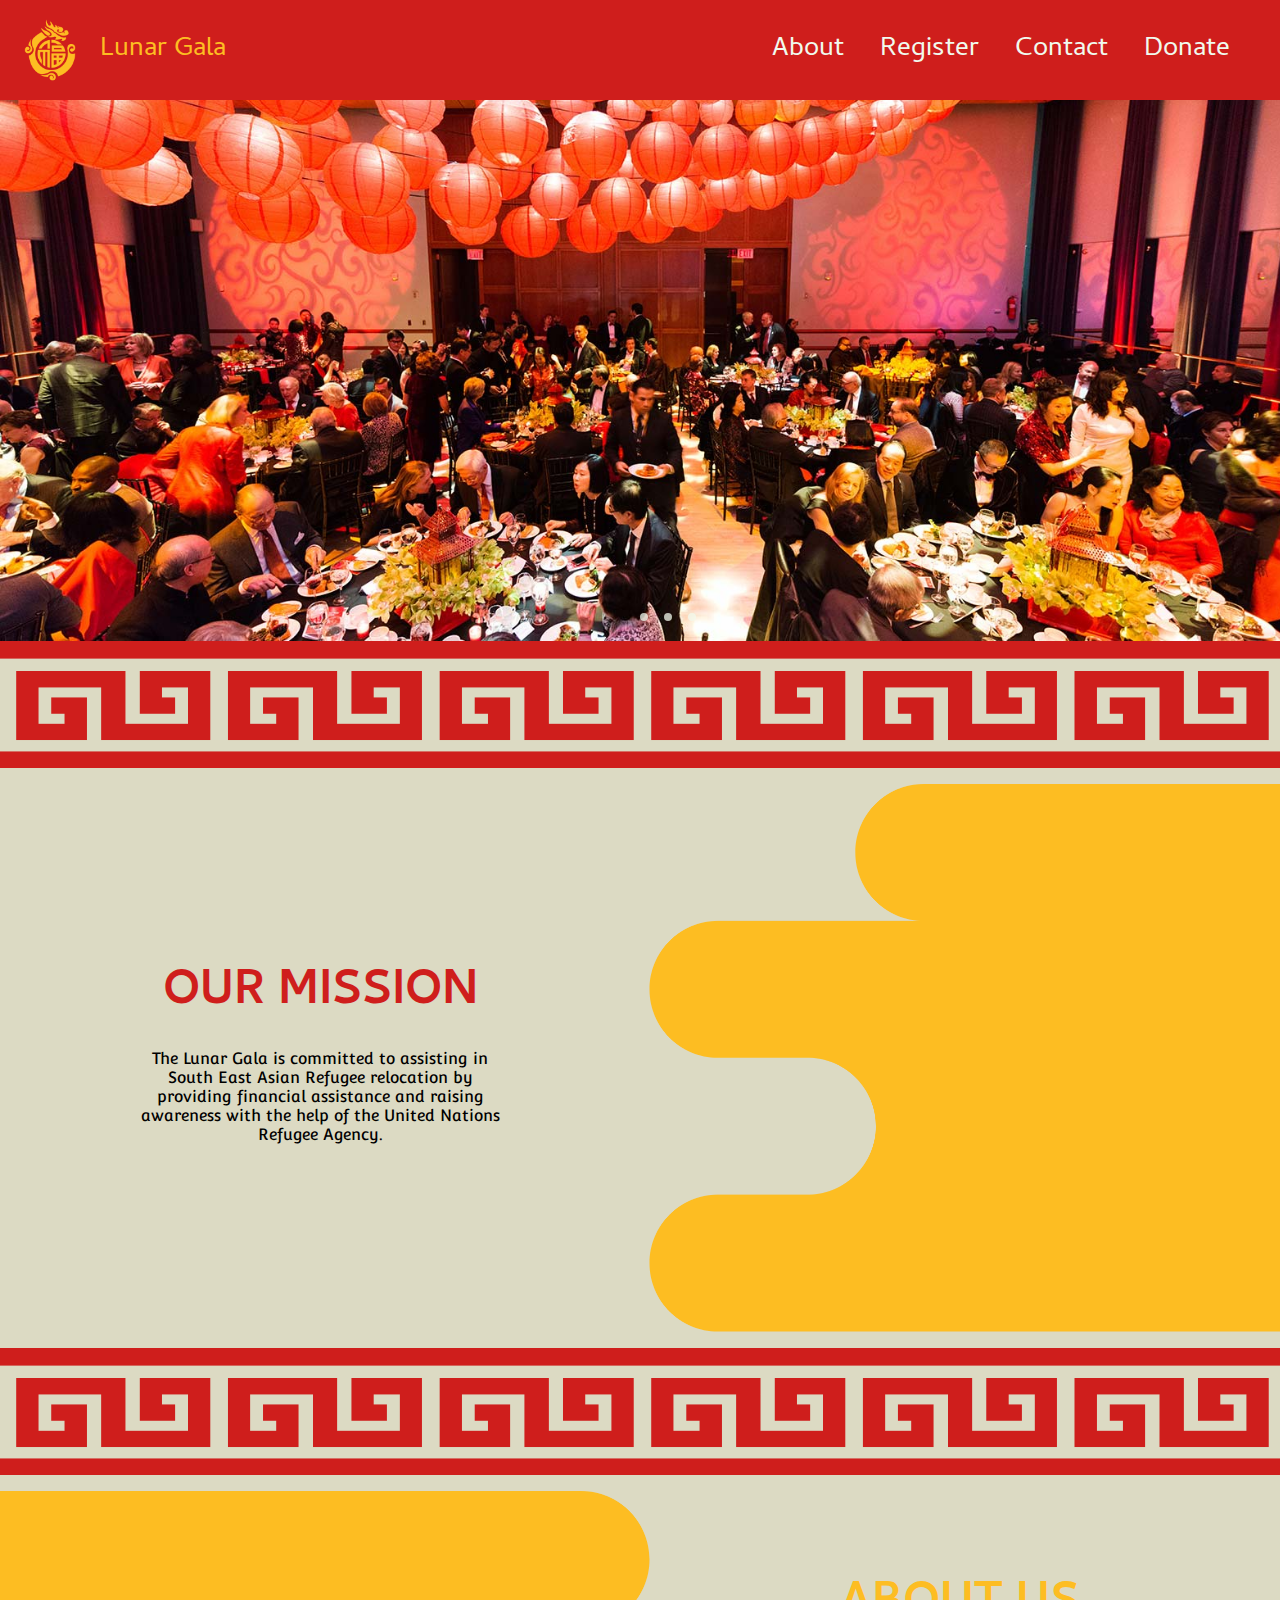
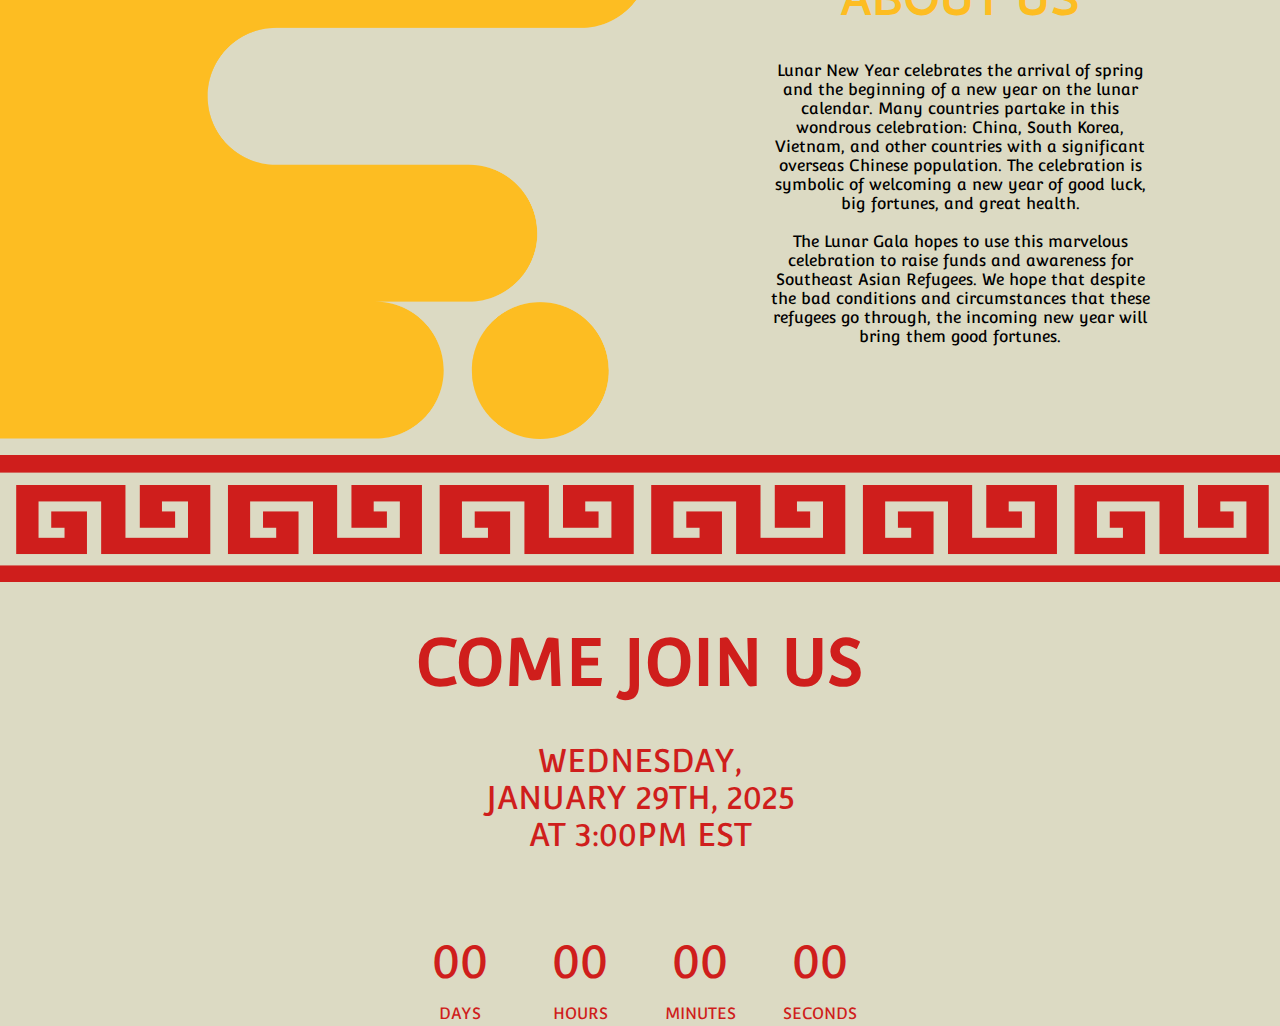
==== index.html @ 3e7af3bd "added info and added timer below" ====
<!DOCTYPE html>
<html lang="en">
<head>
    <meta charset="UTF-8">
    <meta name="viewport" content="width=device-width, initial-scale=1.0">
    <!-- Stylesheet Linked -->
    <link rel="stylesheet" href="index.css">
    
    <!-- Font Linked -->
    <link rel="preconnect" href="https://fonts.googleapis.com">
    <link rel="preconnect" href="https://fonts.gstatic.com" crossorigin>
    <link href="https://fonts.googleapis.com/css2?family=Cambay:ital,wght@0,400;0,700;1,400;1,700&display=swap" rel="stylesheet">

    <link rel="preconnect" href="https://fonts.googleapis.com">
    <link rel="preconnect" href="https://fonts.gstatic.com" crossorigin>
    <link href="https://fonts.googleapis.com/css2?family=Convergence&display=swap" rel="stylesheet">
    
    <!-- Icons Linked -->
    <script type="module" src="https://unpkg.com/ionicons@7.1.0/dist/ionicons/ionicons.esm.js"></script>
    <script nomodule src="https://unpkg.com/ionicons@7.1.0/dist/ionicons/ionicons.js"></script>
    
    <!-- Scripts Linked -->
    <script src="https://cdnjs.cloudflare.com/ajax/libs/jquery/3.7.1/jquery.min.js"></script>
    <script src="navbar.js"></script>
    <script src="countdown.js"></script>

    <title>Lunar Gala</title>
</head>
<body>
    <!--Navigation-->
  <nav class="nav">
    <div class="logo">
      <a href="#section1"><img src="/assets/logo-new.png" alt="logo">Lunar Gala</a>
    </div>
    <div class="toggle">
      <a><ion-icon name="menu-outline"></ion-icon></a>
    </div>
    <ul class="nav-list">
      <li class="element"><a href="#About">About</a></li>
      <li class="element"><a href="#section3">Register</a></li>
      <li class="element"><a href="#section4">Contact</a></li>
      <li class="element"><a href="#section4">Donate</a></li>
    </ul>
  </nav>

  <section class="container">
    <div class="slider-wrapper">
      <div class="slider">
        <img id="slide-1" src="/assets/slide-1.jpg" alt="A view of a city from the water showing Lunar New Year Fireworks">
        <img id="slide-2" src="/assets/slide-2.jpg" alt="A view of the inside of the Lunar Gala">
        <img id="slide-3" src="/assets/slide-3.jpg" alt="A Lunar New Year Dragon light decoration located outside at night">
      </div>
      <div class="slider-nav">
        <a href="#slide-1"></a>
        <a href="#slide-2"></a>
        <a href="#slide-3"></a>
      </div>
    </div>
  </section>

  <div class="seperator"></div>

  <div class="info-mission">
    <section class="mission">
      <h1>Our Mission</h1>
      <p>The Lunar Gala is committed to assisting in South East Asian Refugee relocation by providing financial assistance and raising awareness with the help of the United Nations Refugee Agency.</p>
    </section>
    <div class="blank-box"></div>
  </div>

  <div class="seperator"></div>

  <div class="info-about" id="info-about">
    <div class="blank-box"></div>
    <section class="about">
      <h1>About Us</h1>
      <p>Lunar New Year celebrates the arrival of spring and the beginning of a new year on the lunar calendar. Many countries partake in this wondrous celebration: China, South Korea, Vietnam, and other countries with a significant overseas Chinese population. The celebration is symbolic of welcoming a new year of good luck, big fortunes, and great health.

        <br><br>The Lunar Gala hopes to use this marvelous celebration to raise funds and awareness for Southeast Asian Refugees. We hope that despite the bad conditions and circumstances that these refugees go through, the incoming new year will bring them good fortunes.
      </p>
    </section>
  </div>

  <div class="seperator"></div>

  <div class="join-us">
    <div class="countdown-timer">
      <h1 id="countdown-title">Come join us</h1>
      <p id="countdown-run-date">Wednesday, January 29th, 2025
        <br>at 3:00PM EST
      </p>
      <div class="countdown-date">
        <div>
          <p id="days">00</p>
          <span>Days</span>
        </div>
        <div>
          <p id="hours">00</p>
          <span>Hours</span>
        </div>
        <div>
          <p id="minutes">00</p>
          <span>Minutes</span>
        </div>
        <div>
          <p id="seconds">00</p>
          <span>Seconds</span>
        </div>
      </div>
    </div>
  </div>


  <section class="contact">

  </section>

  <footer>
    
  </footer>

</body>

</html>
---- index.css ----
/* Body Styling */
body{
  background-color: var(--tan);
  max-width: 100%;
  margin: 0;
}

/* Color Styling */

:root{
  --yellow: #FDBD22;
  --red: #CF1E1C;
  --white: #F1FAEE;
  --tan: #DCDAC3;
}

/* Navigation styling */
nav{
  background-color: var(--red);
  display: flex;
  position: fixed;
  top: 0;
  left: 0;
  width: 100%;
  font-family: "Cambay", sans-serif;
  font-weight: 400;
  font-style: normal;
  align-items: center;
  z-index: 10
}
/* Logo styling */
.logo{
  flex:1
}
.logo img{
  width: 5rem;
  height: 5rem;
  padding: 10px 10px;

}
.logo a{
  color: var(--white);
  font-size: 1.7rem;
  text-decoration: none;
  transition: color 1.5s ease;
  display: flex;
  align-items: center;
}
.logo a:hover{
  color: var(--yellow);
}

/* Navigation bar styling */
.nav-list{
  display: flex;
  margin-right: 2em;
  list-style: none;   
}

.nav-list li{
  padding: 10px 10px;
}

.nav-list a{
  color: var(--white);
  font-size: 1.7rem;
  text-decoration: none;
  padding: 0.5rem 0.5rem;
  transition: color 1.5s ease;
}

.nav-list a:hover{
  color: var(--yellow);
}

.toggle{
  font-size: 35px;
  display: none;
  position: absolute;
}
ion-icon{
  color: var(--white);
  transition: color 1.5s ease;
}
ion-icon:hover {
  color: var(--yellow);
}

@media screen and (max-width: 820px) {
  nav{
    display: block;
    position: fixed;
  }

  .nav-list{
    margin-top: 15px;
    display: none;
  }

  .nav-list.active, .toggle{
    display: block;
    padding-left: 62px;
  }

  .nav-list.active{
  }

  .toggle.move{
    bottom: 305px;
  }

  .toggle{
    position: absolute;
    right: 60px;
    bottom: 15px;
  }
}

/* Slider Styling */
.container{
  padding-top: 5.78rem;
  max-width: 100%;
}

.slider-wrapper{
  position: relative;
  max-width: 100%;
  scale: 100%;
}

.slider{
  display: flex;
  aspect-ratio: 21 / 9;
  overflow-x: hidden;
  scroll-snap-type: x mandatory;
  scroll-behavior: smooth;
}

.slider img{
  flex: 1 0 100%;
  scroll-snap-align: start;
  object-fit: cover;
}

.slider-nav{
  display: flex;
  column-gap: 1rem;
  position: absolute;
  bottom: 1.25rem;
  left: 50%;
  transform: translate (-50%);
  z-index: 1;
}

.slider-nav a{
  width: 0.5rem;
  height: 0.5rem;
  border-radius: 50%;
  background-color: var(--white);
  opacity: 0.75;
  transition: opacity ease 250ms;
}

.slider-nav a:hover{
  opacity: 1;
}

#slide-1{
  object-position: 50% 10%;
}

#slide-2{
  object-position: 50% 65%;
}

#slide-3{
  object-position: 50% 0%;
}

/* Mission Section Styling */
.info-mission h1{
  font-family: "Cambay", sans-serif;
  font-weight: 1200;
  font-style: normal;
  font-size: 4rem;
  text-align: center;
  color: var(--red);
  text-transform: uppercase;
  display: flex;
  justify-content: center;
  align-items: center;
  margin-bottom: 0;
}

.info-mission p{
  font-family: "Convergence", sans-serif;
  font-weight: 400;
  font-style: normal;
  font-size: 1rem;
  display: flex;
  text-align: center;
}

.info-mission{
  display: flex;
  flex-direction: row;
  background-image: url(/assets/background-1.png);
  background-size: cover;
  aspect-ratio: 21/9;
  margin: 1rem 0
}

.mission{
  display: flex;
  flex-direction: column;
  justify-content: center;
  align-items: center;
  width: 50%;
}

.mission h1, p{
  padding: 0 20%
}

.mission h1{
  margin-top: 0;
}

.blank-box{
  display: flex;
  width: 50%;
  float: right;

}

@media screen and (max-width: 1410px){
  .info-mission h1{
    font-size: 3rem;
  }
  
  .info-mission p{
    font-size: 1rem;
  }
}

@media screen and (max-width: 1170px){
  .info-mission h1{
    font-size: 2.5rem;
  }
  
  .info-mission p{
    font-size: 0.9rem;
  }
}

@media screen and (max-width: 960px){
  .info-mission h1{
    font-size: 2rem;
  }
  
  .info-mission p{
    font-size: 0.8rem;
  }
}

@media screen and (max-width: 750px){
  .info-mission h1{
    font-size: 1.5rem;
  }
  
  .info-mission p{
    font-size: 0.6rem;
  }
}

@media screen and (max-width: 530px){
  .info-mission h1{
    font-size: 1.2rem;
  }
  
  .info-mission p{
    font-size: 0.5rem;
  }
}

@media screen and (max-width: 420px){
  .info-mission h1{
    font-size: 1.0rem;
  }
  
  .info-mission p{
    font-size: 0.5rem;
  }
}

@media screen and (max-width: 360px){
  .info-mission h1{
    font-size: 0.8rem;
  }
  
  .info-mission p{
    font-size: 0.3rem;
  }
}

/* About Section Styling */
.info-about h1{
  font-family: "Cambay", sans-serif;
  font-weight: 1200;
  font-style: normal;
  font-size: 4rem;
  text-align: center;
  color: var(--yellow);
  text-transform: uppercase;
  display: flex;
  justify-content: center;
  align-items: center;
  margin-bottom: 0;
}

.info-about p{
  font-family: "Convergence", sans-serif;
  font-weight: 400;
  font-style: normal;
  font-size: 1rem;
  display: flex;
  text-align: center;
}

.info-about{
  display: flex;
  flex-direction: row;
  background-image: url(/assets/background-2.png);
  background-size: cover;
  aspect-ratio: 21/9;
  margin: 1rem 0;
}

.about{
  display: flex;
  flex-direction: column;
  justify-content: center;
  align-items: center;
  width: 50%;
}

.about h1, p{
  padding: 0 20%
}

.about h1{
  margin-top: 0;
}

.blank-box{
  display: flex;
  width: 50%;
  float: left;
}

@media screen and (max-width: 1410px){
  .info-about h1{
    font-size: 3rem;
  }
  
  .info-about p{
    font-size: 1rem;
  }
}

@media screen and (max-width: 1170px){
  .info-about h1{
    font-size: 2.5rem;
  }
  
  .info-about p{
    font-size: 0.9rem;
  }
}

@media screen and (max-width: 960px){
  .info-about h1{
    font-size: 2rem;
  }
  
  .info-about p{
    font-size: 0.8rem;
  }
}

@media screen and (max-width: 830px){
  .info-about h1{
    font-size: 1.5rem;
  }
  
  .info-about p{
    font-size: 0.6rem;
  }
}

@media screen and (max-width: 620px){
  .info-about h1{
    font-size: 1.2rem;
  }
  
  .info-about p{
    font-size: 0.5rem;
  }
}

@media screen and (max-width: 530px){
  .info-about h1{
    font-size: 1.0rem;
  }
  
  .info-about p{
    font-size: 0.4rem;
  }
}

@media screen and (max-width: 420px){
  .info-about h1{
    font-size: 0.8rem;
  }
  
  .info-about p{
    font-size: 0.3rem;
  }
}

/* Seperator Styling */
.seperator{
  display: flex;
  background-image: url(/assets/background-3.png);
  background-size: cover;
  aspect-ratio: 2560 / 253;
}

/* Join Us Styling */

.join-us{
  display: flex;
}

.countdown-timer{
  font-family: "Convergence", sans-serif;
  font-weight: 400;
  font-style: normal;
  font-size: 2rem;
  color: var(--red);
  text-transform: uppercase;
  margin: auto;
  text-align: center;
}

.countdown-timer h1{

}

.countdown-date{
  display: flex;
  text-align: center;
  justify-content: center;
}

.countdown-date p{
  padding: 0 2rem;
  font-size: 3rem;
  margin-bottom: 0
}

.countdown-date span{
  font-size: 1rem;
}

/* Footer Styling */
footer{

}
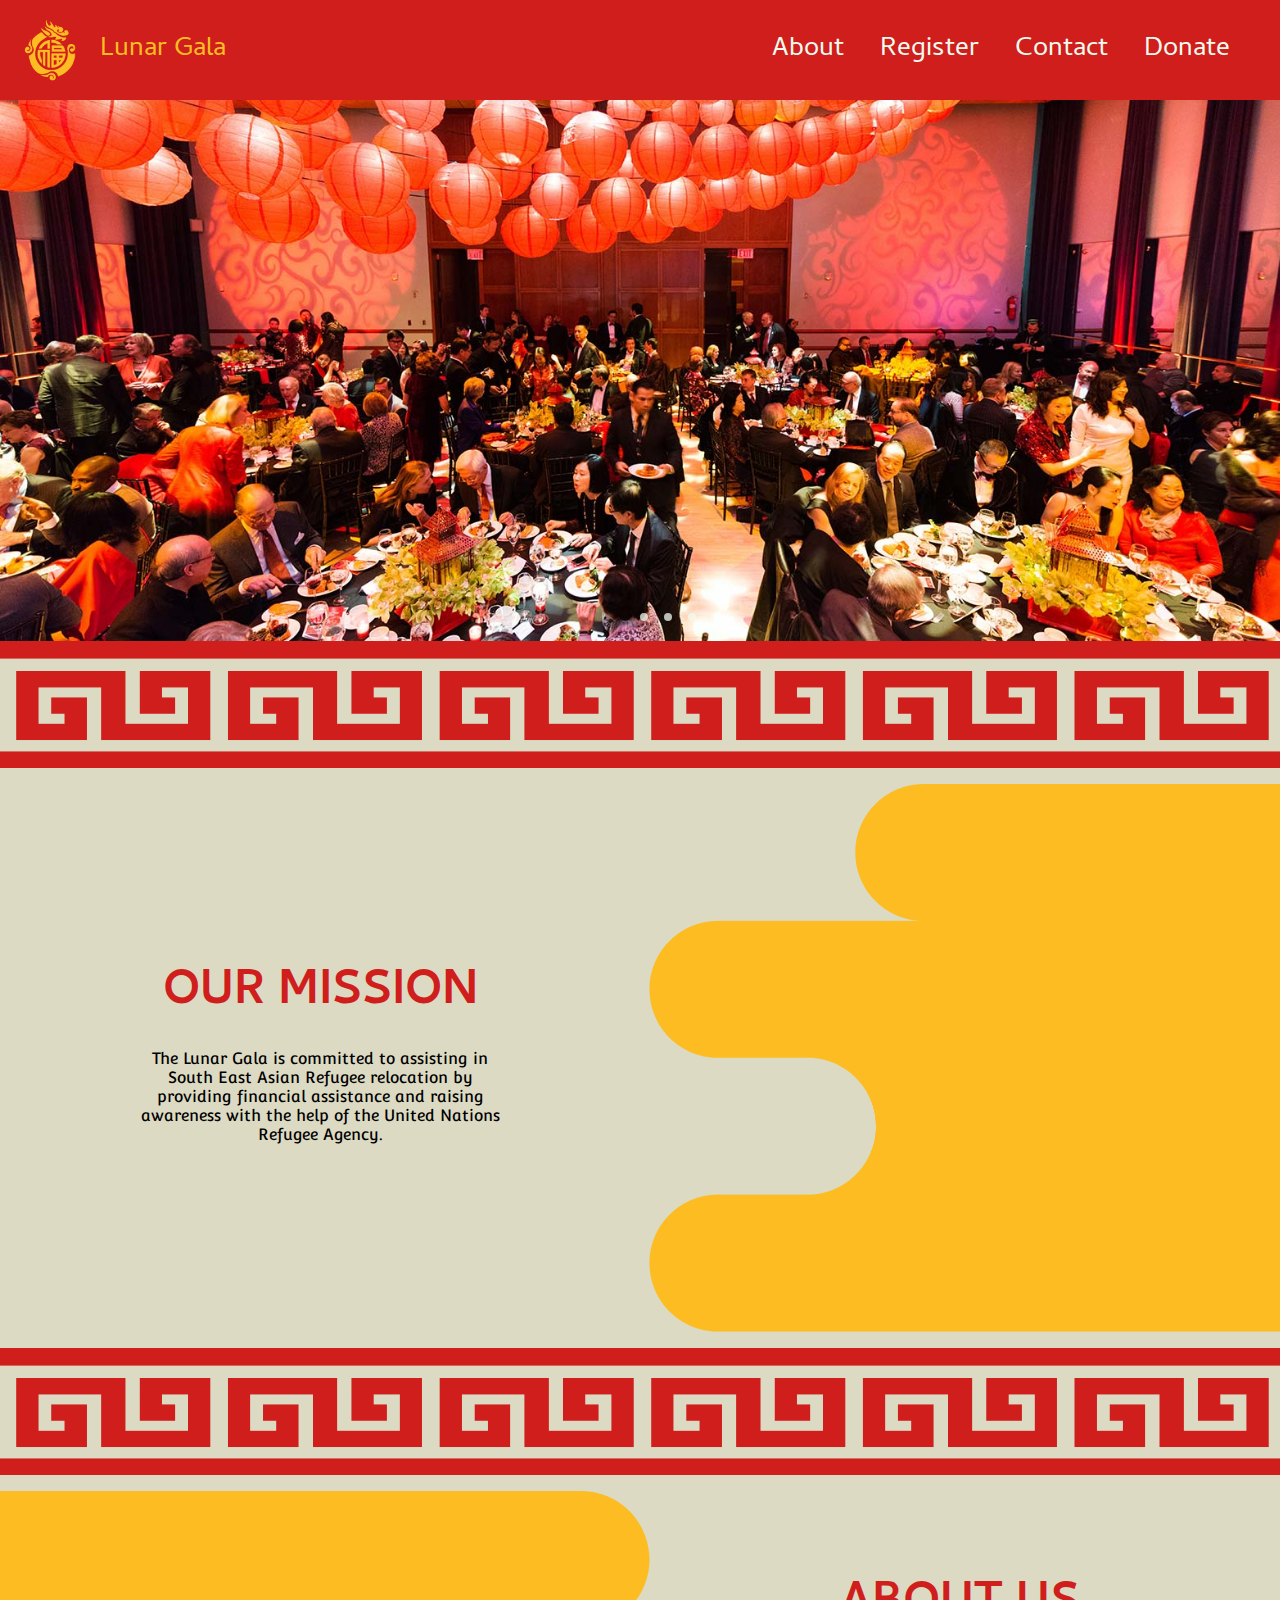
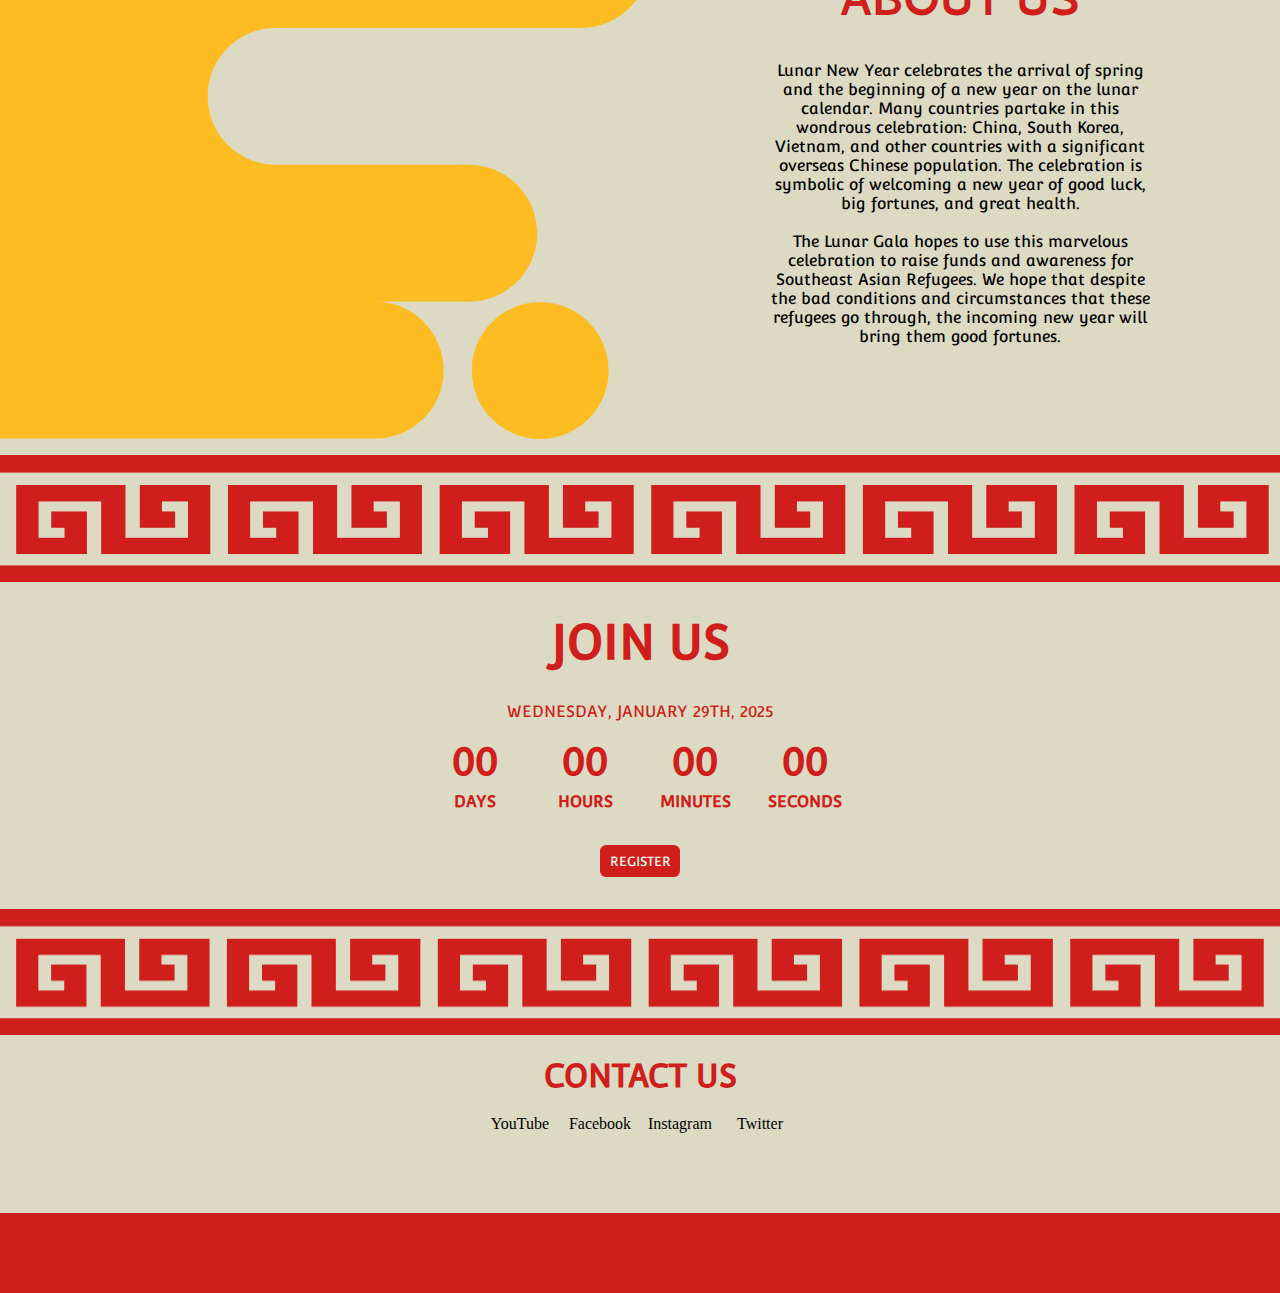
==== commit 63776960: "added contact us and register button" ====
--- a/index.html
+++ b/index.html
@@ -30,7 +30,7 @@
     <!--Navigation-->
   <nav class="nav">
     <div class="logo">
-      <a href="#section1"><img src="/assets/logo-new.png" alt="logo">Lunar Gala</a>
+      <a href="index.html"><img src="/assets/logo-new.png" alt="logo">Lunar Gala</a>
     </div>
     <div class="toggle">
       <a><ion-icon name="menu-outline"></ion-icon></a>
@@ -83,12 +83,10 @@
 
   <div class="seperator"></div>
 
-  <div class="join-us">
+  <section class="join-us">
     <div class="countdown-timer">
-      <h1 id="countdown-title">Come join us</h1>
-      <p id="countdown-run-date">Wednesday, January 29th, 2025
-        <br>at 3:00PM EST
-      </p>
+      <h1 id="countdown-title">Join us</h1>
+      <p id="countdown-run-date">Wednesday, January 29th, 2025</p>
       <div class="countdown-date">
         <div>
           <p id="days">00</p>
@@ -108,11 +106,33 @@
         </div>
       </div>
     </div>
-  </div>
 
+    <button class="join-us-button" onclick = "window.location.href='index.html'">Register</button>
+
+  </section>
+
+  <div class="seperator"></div>
 
   <section class="contact">
-
+    <h1 class="contact-title">CONTACT US</h1>
+    <div class="contact-logos">
+      <div class="contact-logo-wrapper">
+        <ion-icon class="contact-logo" name="logo-youtube"></ion-icon>
+        <span>YouTube</span>
+      </div>
+      <div class="contact-logo-wrapper">
+        <ion-icon class="contact-logo" name="logo-facebook"></ion-icon>
+        <span>Facebook</span>
+      </div>
+      <div class="contact-logo-wrapper">
+        <ion-icon class="contact-logo" name="logo-instagram"></ion-icon>
+        <span>Instagram</span>
+      </div>
+      <div class="contact-logo-wrapper">
+        <ion-icon class="contact-logo" name="logo-twitter"></ion-icon>
+        <span>Twitter</span>
+      </div>
+    </div>
   </section>
 
   <footer>
--- a/index.css
+++ b/index.css
@@ -6,7 +6,6 @@
 }
 
 /* Color Styling */
-
 :root{
   --yellow: #FDBD22;
   --red: #CF1E1C;
@@ -26,7 +25,7 @@
   font-weight: 400;
   font-style: normal;
   align-items: center;
-  z-index: 10
+  z-index: 2;
 }
 /* Logo styling */
 .logo{
@@ -36,7 +35,6 @@
   width: 5rem;
   height: 5rem;
   padding: 10px 10px;
-
 }
 .logo a{
   color: var(--white);
@@ -100,9 +98,6 @@
   .nav-list.active, .toggle{
     display: block;
     padding-left: 62px;
-  }
-
-  .nav-list.active{
   }
 
   .toggle.move{
@@ -310,7 +305,7 @@
   font-style: normal;
   font-size: 4rem;
   text-align: center;
-  color: var(--yellow);
+  color: var(--red);
   text-transform: uppercase;
   display: flex;
   justify-content: center;
@@ -440,21 +435,29 @@
 
 .join-us{
   display: flex;
+  flex-direction: column;
+  justify-content: center;
+  align-items: center;
+  margin-bottom: 2rem;
+  width: 100%;
 }
 
 .countdown-timer{
   font-family: "Convergence", sans-serif;
-  font-weight: 400;
-  font-style: normal;
-  font-size: 2rem;
+  font-weight: 800;
+  font-style: normal;
+  font-size: 1.5rem;
   color: var(--red);
   text-transform: uppercase;
   margin: auto;
   text-align: center;
+  width: 100%;
+  display: flex;
+  flex-direction: column;
 }
 
 .countdown-timer h1{
-
+  margin-top: 2rem;
 }
 
 .countdown-date{
@@ -465,15 +468,79 @@
 
 .countdown-date p{
   padding: 0 2rem;
-  font-size: 3rem;
-  margin-bottom: 0
+  font-size: 2.5rem;
+  margin:0;
+  font-weight: 800;
 }
 
 .countdown-date span{
   font-size: 1rem;
 }
 
+#countdown-run-date{
+  font-size: 1rem;
+  font-weight: 400;
+  margin-top: 0;
+}
+
+/* Join Us Button Styling */
+.join-us-button{
+  display: flex;
+  width: 5rem;
+  height: 2rem;
+  margin-top: 2rem;
+  background-color: var(--red);
+  border: none;
+  font-family: "Convergence", sans-serif;
+  font-weight: 400;
+  font-style: normal;
+  justify-content: center;
+  align-items: center;
+  text-transform: uppercase;
+  border-radius: 0.4rem;
+  color: var(--white)
+}
+
+.join-us-button:hover, .join-us-button:focus{
+  opacity: 0.9;
+  color: var(--yellow);
+}
+
+/* Contact Section Styling */
+.contact-title{
+  font-family: "Convergence", sans-serif;
+  font-weight: 800;
+  font-style: normal;
+  color: var(--red);
+  display: flex;
+  justify-content: center;
+  align-items: center;
+}
+
+.contact-logo-wrapper{
+  display: flex;
+  justify-content: center;
+  align-items: center;
+  flex-direction: column;
+}
+
+.contact-logo{
+  flex-direction: row;
+  margin: 0 2.5rem;
+  font-size: 2rem;
+}
+
+.contact-logos{
+  display: flex;
+  flex-direction: row;
+  justify-content: center;
+}
+
 /* Footer Styling */
 footer{
-
+  display: flex;
+  width: 100%;
+  height: 5rem;
+  background-color: var(--red);
+  margin-top: 5rem;
 }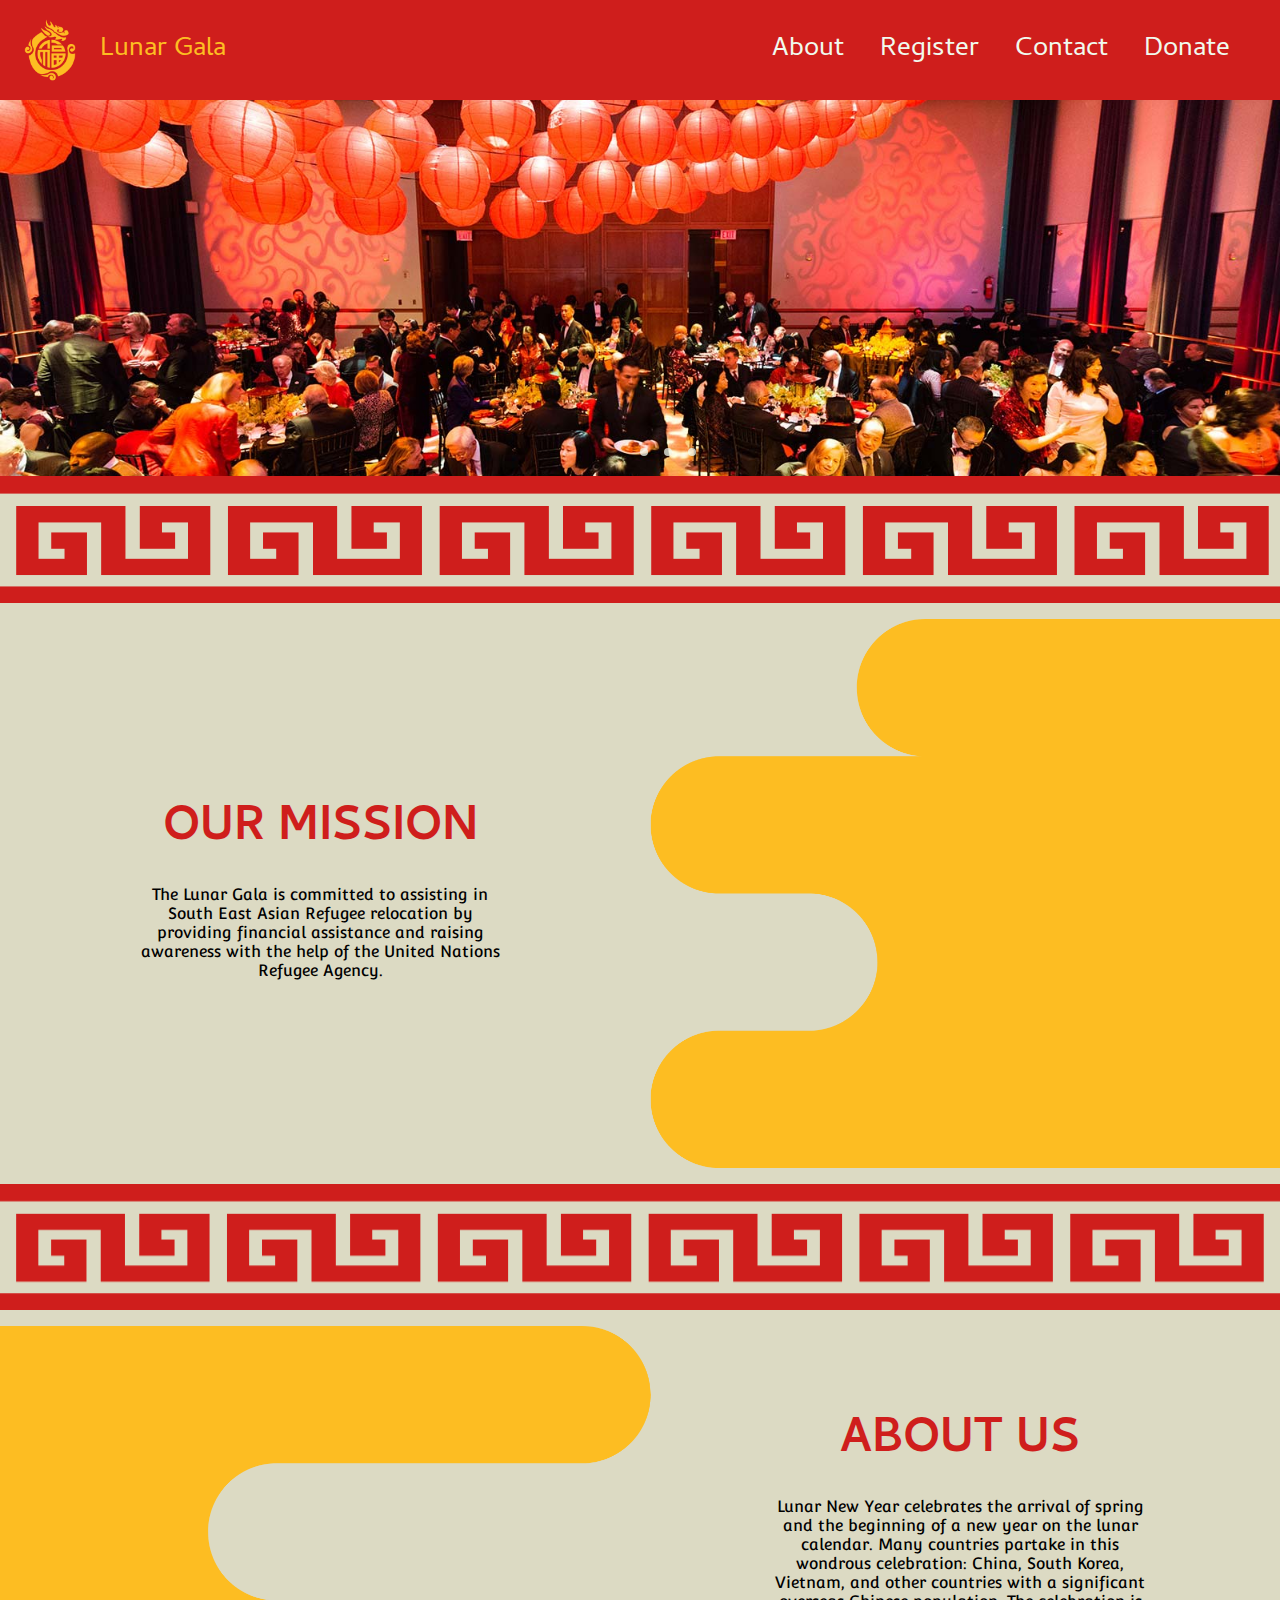
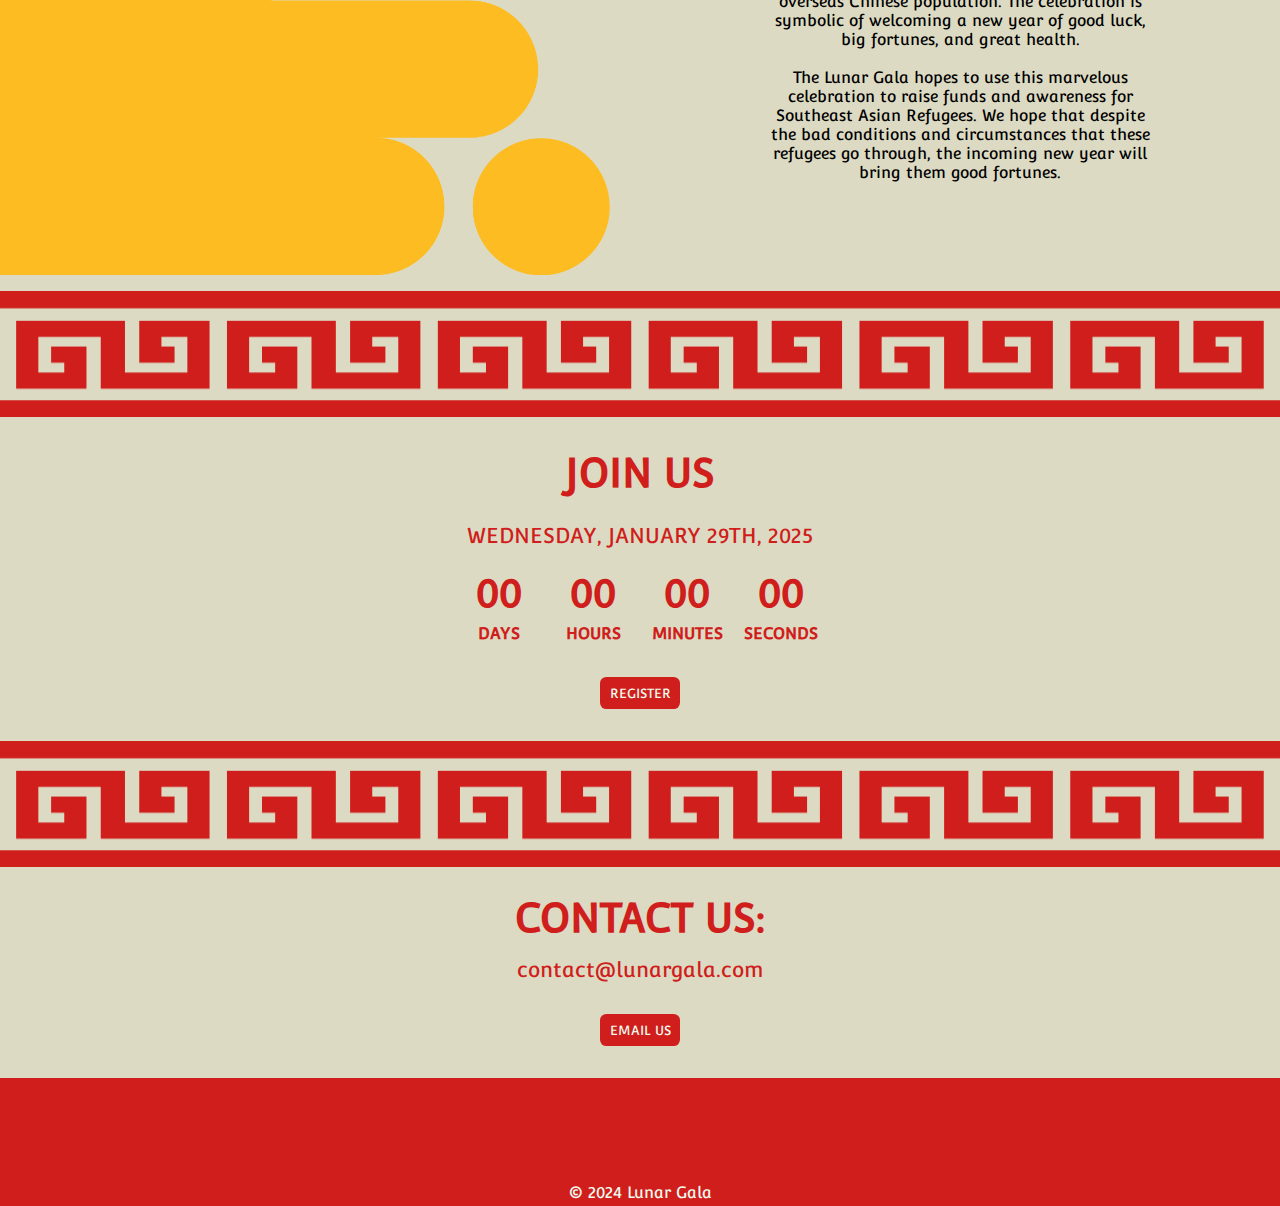
==== commit ba2049fb: "finishing up just need to rework slide show" ====
--- a/index.html
+++ b/index.html
@@ -107,36 +107,36 @@
       </div>
     </div>
 
-    <button class="join-us-button" onclick = "window.location.href='index.html'">Register</button>
+    <button type="button" class="join-us-button" onclick = "window.location.href='index.html'">Register</button>
 
   </section>
 
   <div class="seperator"></div>
 
   <section class="contact">
-    <h1 class="contact-title">CONTACT US</h1>
-    <div class="contact-logos">
-      <div class="contact-logo-wrapper">
-        <ion-icon class="contact-logo" name="logo-youtube"></ion-icon>
-        <span>YouTube</span>
-      </div>
-      <div class="contact-logo-wrapper">
-        <ion-icon class="contact-logo" name="logo-facebook"></ion-icon>
-        <span>Facebook</span>
-      </div>
-      <div class="contact-logo-wrapper">
-        <ion-icon class="contact-logo" name="logo-instagram"></ion-icon>
-        <span>Instagram</span>
-      </div>
-      <div class="contact-logo-wrapper">
-        <ion-icon class="contact-logo" name="logo-twitter"></ion-icon>
-        <span>Twitter</span>
-      </div>
-    </div>
+    <h1 class="contact-title">Contact Us:</h1>
+    <p class="contact-email">contact@lunargala.com</h1>
+    <a class="contact-us-button-wrapper" href="mailto:contact@lunargala.com">
+      <button type="button" class="contact-us-button">email us</button>
+    </a>
   </section>
 
   <footer>
-    
+    <div class="footer-logos">
+      <a class="logo-links" href="https://www.youtube.com/">
+        <ion-icon class="footer-logo" name="logo-youtube"></ion-icon>
+      </a>
+      <a class="logo-links" href="https://www.facebook.com/">
+        <ion-icon class="footer-logo" name="logo-facebook"></ion-icon>
+      </a>
+      <a class="logo-links" href="https://www.instagram.com/">
+        <ion-icon class="footer-logo" name="logo-instagram"></ion-icon>
+      </a>
+      <a class="logo-links" href="https://www.twitter.com/">
+        <ion-icon class="footer-logo" name="logo-twitter"></ion-icon>
+      </a>
+    </div>
+    <p>&copy;	2024 Lunar Gala</p>
   </footer>
 
 </body>
--- a/index.css
+++ b/index.css
@@ -125,7 +125,7 @@
 
 .slider{
   display: flex;
-  aspect-ratio: 21 / 9;
+  aspect-ratio: 10 / 3;
   overflow-x: hidden;
   scroll-snap-type: x mandatory;
   scroll-behavior: smooth;
@@ -458,6 +458,7 @@
 
 .countdown-timer h1{
   margin-top: 2rem;
+  font-size: 2.5rem;
 }
 
 .countdown-date{
@@ -467,7 +468,7 @@
 }
 
 .countdown-date p{
-  padding: 0 2rem;
+  padding: 0 1.5rem;
   font-size: 2.5rem;
   margin:0;
   font-weight: 800;
@@ -478,13 +479,13 @@
 }
 
 #countdown-run-date{
-  font-size: 1rem;
+  font-size: 1.3rem;
   font-weight: 400;
   margin-top: 0;
 }
 
 /* Join Us Button Styling */
-.join-us-button{
+.join-us-button, .contact-us-button{
   display: flex;
   width: 5rem;
   height: 2rem;
@@ -498,49 +499,127 @@
   align-items: center;
   text-transform: uppercase;
   border-radius: 0.4rem;
-  color: var(--white)
-}
-
-.join-us-button:hover, .join-us-button:focus{
+  color: var(--white);
+}
+
+.join-us-button:hover, .join-us-button:focus, .contact-us-button:hover, .contact-us-button:focus{
   opacity: 0.9;
   color: var(--yellow);
 }
 
 /* Contact Section Styling */
-.contact-title{
+.contact{
   font-family: "Convergence", sans-serif;
   font-weight: 800;
   font-style: normal;
+  display: flex;
+  flex-direction: column;
+  justify-content: center;
+  align-items: center;
   color: var(--red);
-  display: flex;
-  justify-content: center;
-  align-items: center;
-}
-
-.contact-logo-wrapper{
-  display: flex;
-  justify-content: center;
-  align-items: center;
+  margin-bottom: 2rem;
+}
+
+.contact-title{
+  color: var(--red);
+  display: flex;
+  text-transform: uppercase;
+  font-size: 2.5rem;
+  margin-bottom: 0;
+}
+
+.contact-email{
+  font-size: 1.3rem;
+  font-weight: 400;
+  margin: 0;
+  margin-top: 1rem;
+}
+
+.contact-us-button{
+  display: flex;
+  flex-direction: row;
+}
+
+.contact-us-button-wrapper{
+  display: flex;
+  justify-content: center;
+  align-items: center;
+  text-decoration: none;
+}
+
+
+/* Footer Styling */
+footer{
+  display: flex;
+  width: 100%;
+  height: 8rem;
+  background-color: var(--red);
+  justify-content: center;
+  align-items: center;
+  font-family: "Convergence", sans-serif;
+  font-weight: 400;
+  font-style: normal;
+  color: var(--white);
   flex-direction: column;
-}
-
-.contact-logo{
+  margin: 0;
+}
+
+.footer-logo-wrapper{
+  display: flex;
+  justify-content: center;
+  align-items: center;
+  flex-direction: column; 
+}
+
+.footer-logo{
   flex-direction: row;
   margin: 0 2.5rem;
   font-size: 2rem;
 }
 
-.contact-logos{
+.footer-logos{
   display: flex;
   flex-direction: row;
-  justify-content: center;
-}
-
-/* Footer Styling */
-footer{
-  display: flex;
-  width: 100%;
-  height: 5rem;
   background-color: var(--red);
-  margin-top: 5rem;
-}+  margin: 1rem
+}
+
+footer p{
+  margin-top: 2rem;
+  margin-bottom: 0;
+  font-size: 1rem;
+}
+
+.logo-links{
+  width: 5rem;
+}
+
+@media screen and (max-width: 500px){
+
+  .countdown-timer{
+    font-size: 1rem;
+  }
+  
+  .countdown-timer h1, .countdown-date p, .contact-title{
+    font-size: 2rem;
+  }
+  
+  .countdown-date span{
+    font-size: 0.8rem;
+  }
+  
+  #countdown-run-date, .contact-email{
+    font-size: 1rem;
+  }
+
+  .footer-logo{
+    font-size: 1.5rem;
+  }
+
+  footer p{
+    margin-top: 2rem;
+    margin-bottom: 0;
+    font-size: 0.8rem;
+  }
+
+}
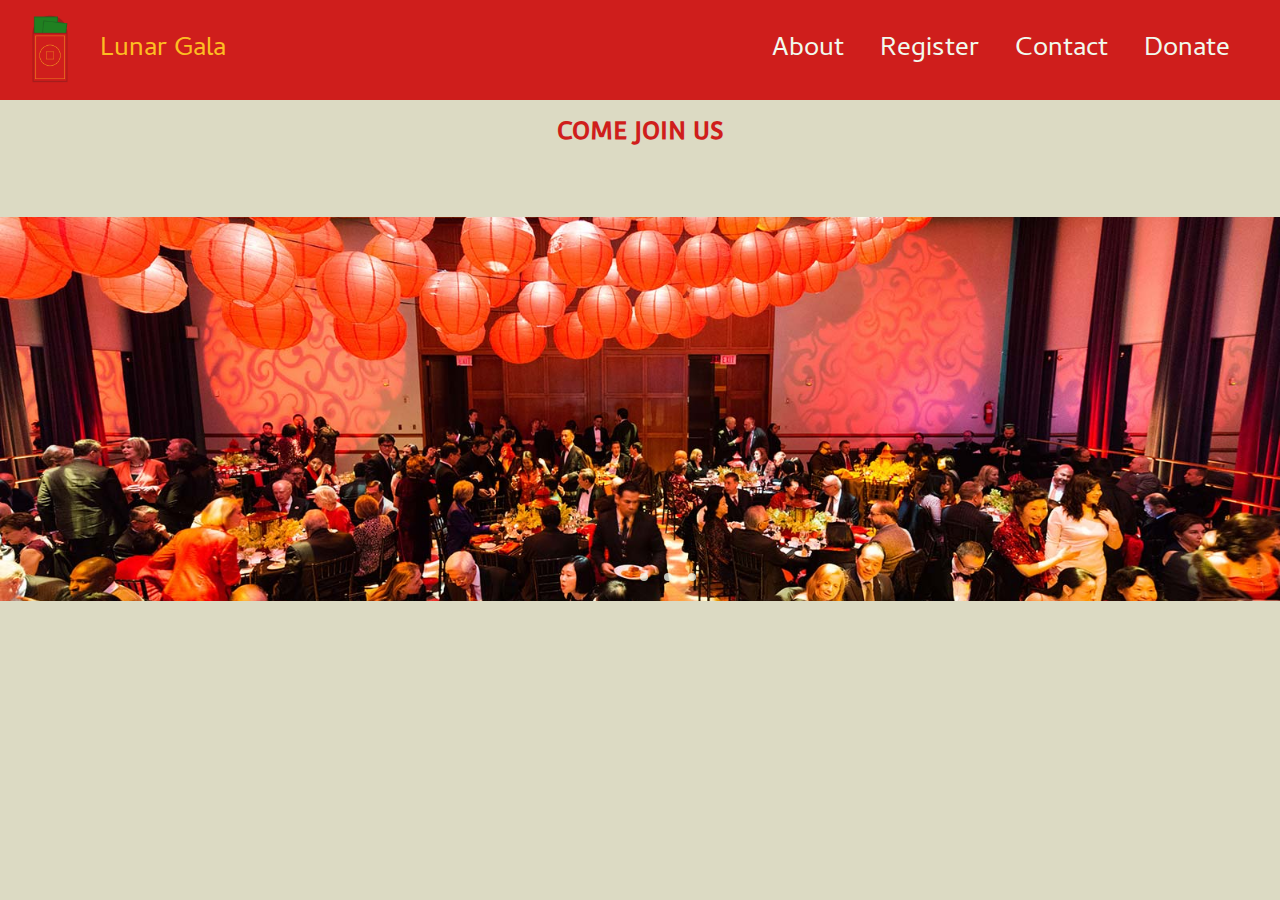
==== commit 73bac80f: "David: committing all modifications of forms" ====
--- a/index.html
+++ b/index.html
@@ -24,26 +24,30 @@
     <script src="navbar.js"></script>
     <script src="countdown.js"></script>
 
-    <title>Lunar Gala</title>
+    <title>Envelope Gala</title>
 </head>
 <body>
     <!--Navigation-->
   <nav class="nav">
     <div class="logo">
-      <a href="index.html"><img src="/assets/logo-new.png" alt="logo">Lunar Gala</a>
+      <a href="#section1"><img src="/assets/logo.png" alt="logo">Lunar Gala</a>
     </div>
     <div class="toggle">
       <a><ion-icon name="menu-outline"></ion-icon></a>
     </div>
     <ul class="nav-list">
-      <li class="element"><a href="#About">About</a></li>
-      <li class="element"><a href="#section3">Register</a></li>
+      <li class="element"><a href="#section1">About</a></li>
+      <li class="element"><a href="register.html">Register</a></li>
       <li class="element"><a href="#section4">Contact</a></li>
-      <li class="element"><a href="#section4">Donate</a></li>
+      <li class="element"><a href="donate.html">Donate</a></li>
     </ul>
   </nav>
 
   <section class="container">
+    <div class="countdown-timer">
+      <p id="countdown-date">Come join us</p>
+      <p id="countdown"></p>
+    </div>
     <div class="slider-wrapper">
       <div class="slider">
         <img id="slide-1" src="/assets/slide-1.jpg" alt="A view of a city from the water showing Lunar New Year Fireworks">
@@ -58,87 +62,6 @@
     </div>
   </section>
 
-  <div class="seperator"></div>
-
-  <div class="info-mission">
-    <section class="mission">
-      <h1>Our Mission</h1>
-      <p>The Lunar Gala is committed to assisting in South East Asian Refugee relocation by providing financial assistance and raising awareness with the help of the United Nations Refugee Agency.</p>
-    </section>
-    <div class="blank-box"></div>
-  </div>
-
-  <div class="seperator"></div>
-
-  <div class="info-about" id="info-about">
-    <div class="blank-box"></div>
-    <section class="about">
-      <h1>About Us</h1>
-      <p>Lunar New Year celebrates the arrival of spring and the beginning of a new year on the lunar calendar. Many countries partake in this wondrous celebration: China, South Korea, Vietnam, and other countries with a significant overseas Chinese population. The celebration is symbolic of welcoming a new year of good luck, big fortunes, and great health.
-
-        <br><br>The Lunar Gala hopes to use this marvelous celebration to raise funds and awareness for Southeast Asian Refugees. We hope that despite the bad conditions and circumstances that these refugees go through, the incoming new year will bring them good fortunes.
-      </p>
-    </section>
-  </div>
-
-  <div class="seperator"></div>
-
-  <section class="join-us">
-    <div class="countdown-timer">
-      <h1 id="countdown-title">Join us</h1>
-      <p id="countdown-run-date">Wednesday, January 29th, 2025</p>
-      <div class="countdown-date">
-        <div>
-          <p id="days">00</p>
-          <span>Days</span>
-        </div>
-        <div>
-          <p id="hours">00</p>
-          <span>Hours</span>
-        </div>
-        <div>
-          <p id="minutes">00</p>
-          <span>Minutes</span>
-        </div>
-        <div>
-          <p id="seconds">00</p>
-          <span>Seconds</span>
-        </div>
-      </div>
-    </div>
-
-    <button type="button" class="join-us-button" onclick = "window.location.href='index.html'">Register</button>
-
-  </section>
-
-  <div class="seperator"></div>
-
-  <section class="contact">
-    <h1 class="contact-title">Contact Us:</h1>
-    <p class="contact-email">contact@lunargala.com</h1>
-    <a class="contact-us-button-wrapper" href="mailto:contact@lunargala.com">
-      <button type="button" class="contact-us-button">email us</button>
-    </a>
-  </section>
-
-  <footer>
-    <div class="footer-logos">
-      <a class="logo-links" href="https://www.youtube.com/">
-        <ion-icon class="footer-logo" name="logo-youtube"></ion-icon>
-      </a>
-      <a class="logo-links" href="https://www.facebook.com/">
-        <ion-icon class="footer-logo" name="logo-facebook"></ion-icon>
-      </a>
-      <a class="logo-links" href="https://www.instagram.com/">
-        <ion-icon class="footer-logo" name="logo-instagram"></ion-icon>
-      </a>
-      <a class="logo-links" href="https://www.twitter.com/">
-        <ion-icon class="footer-logo" name="logo-twitter"></ion-icon>
-      </a>
-    </div>
-    <p>&copy;	2024 Lunar Gala</p>
-  </footer>
 
 </body>
-
 </html>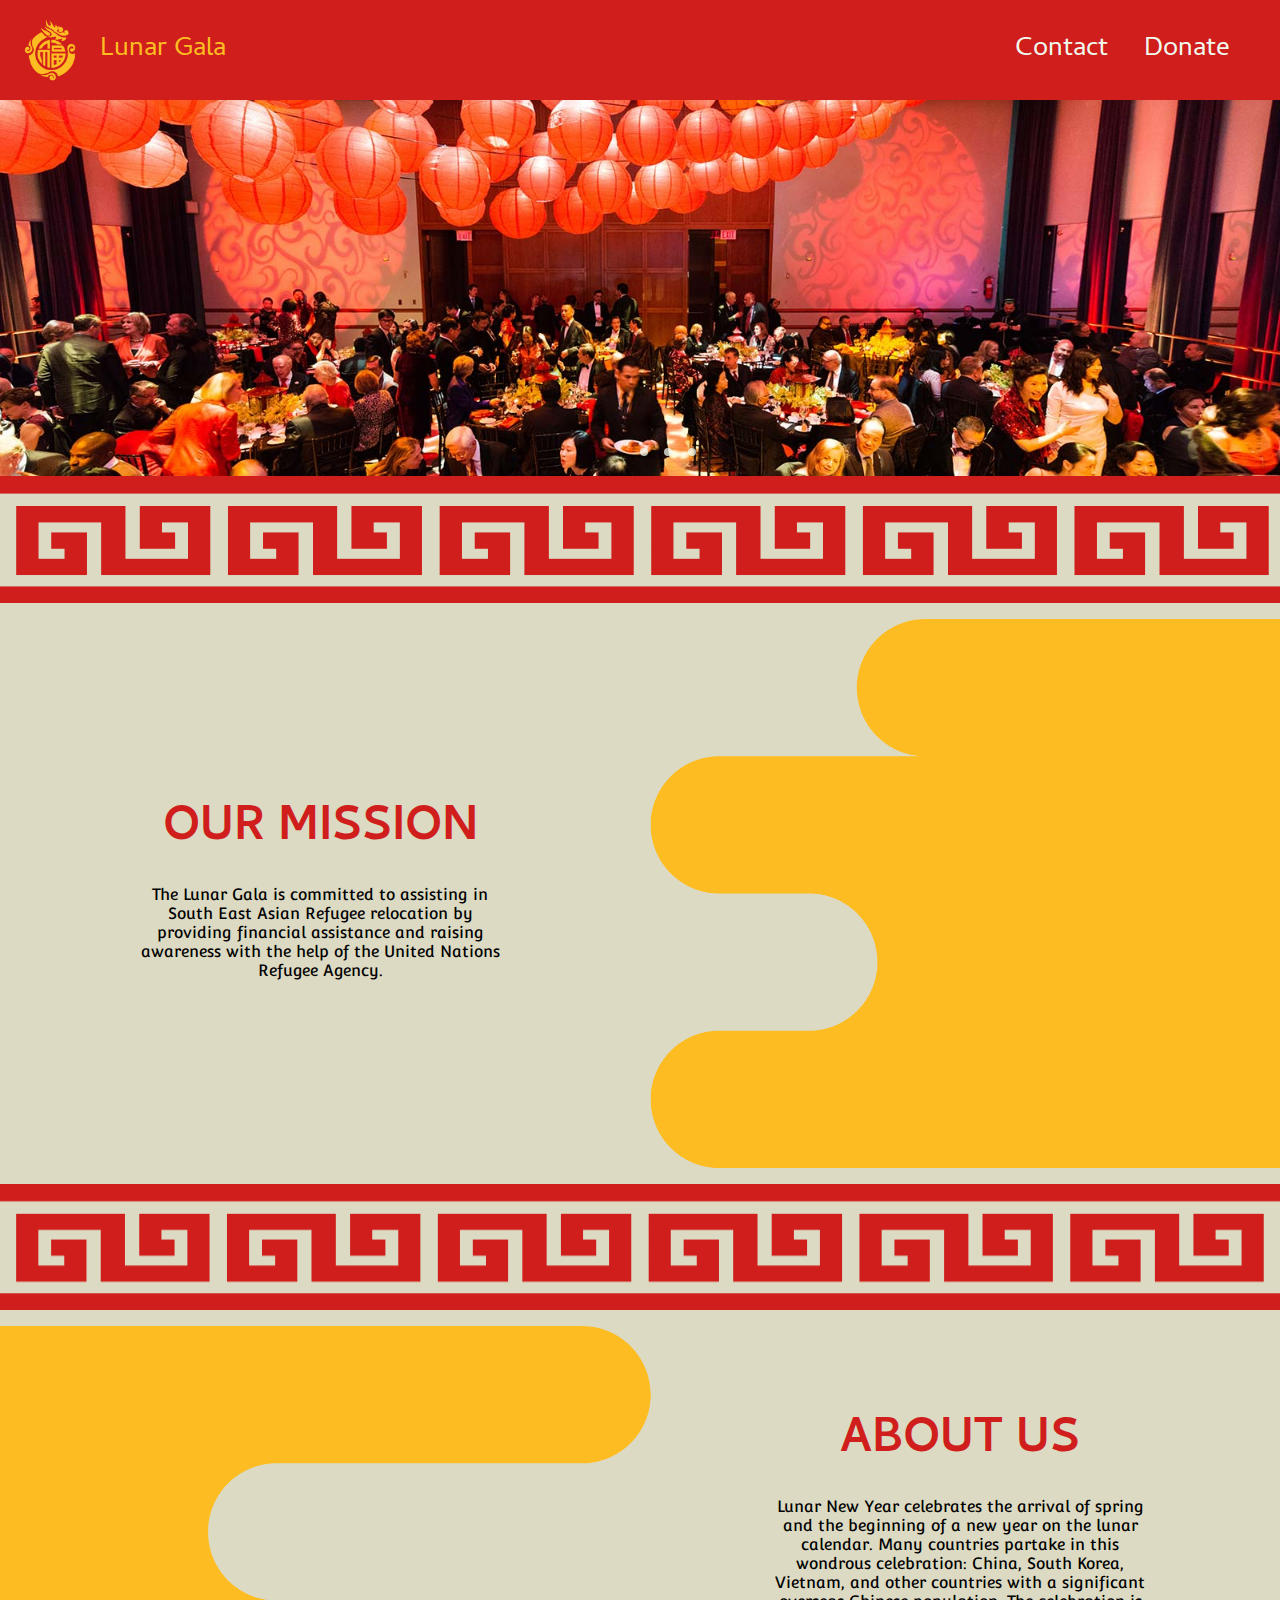
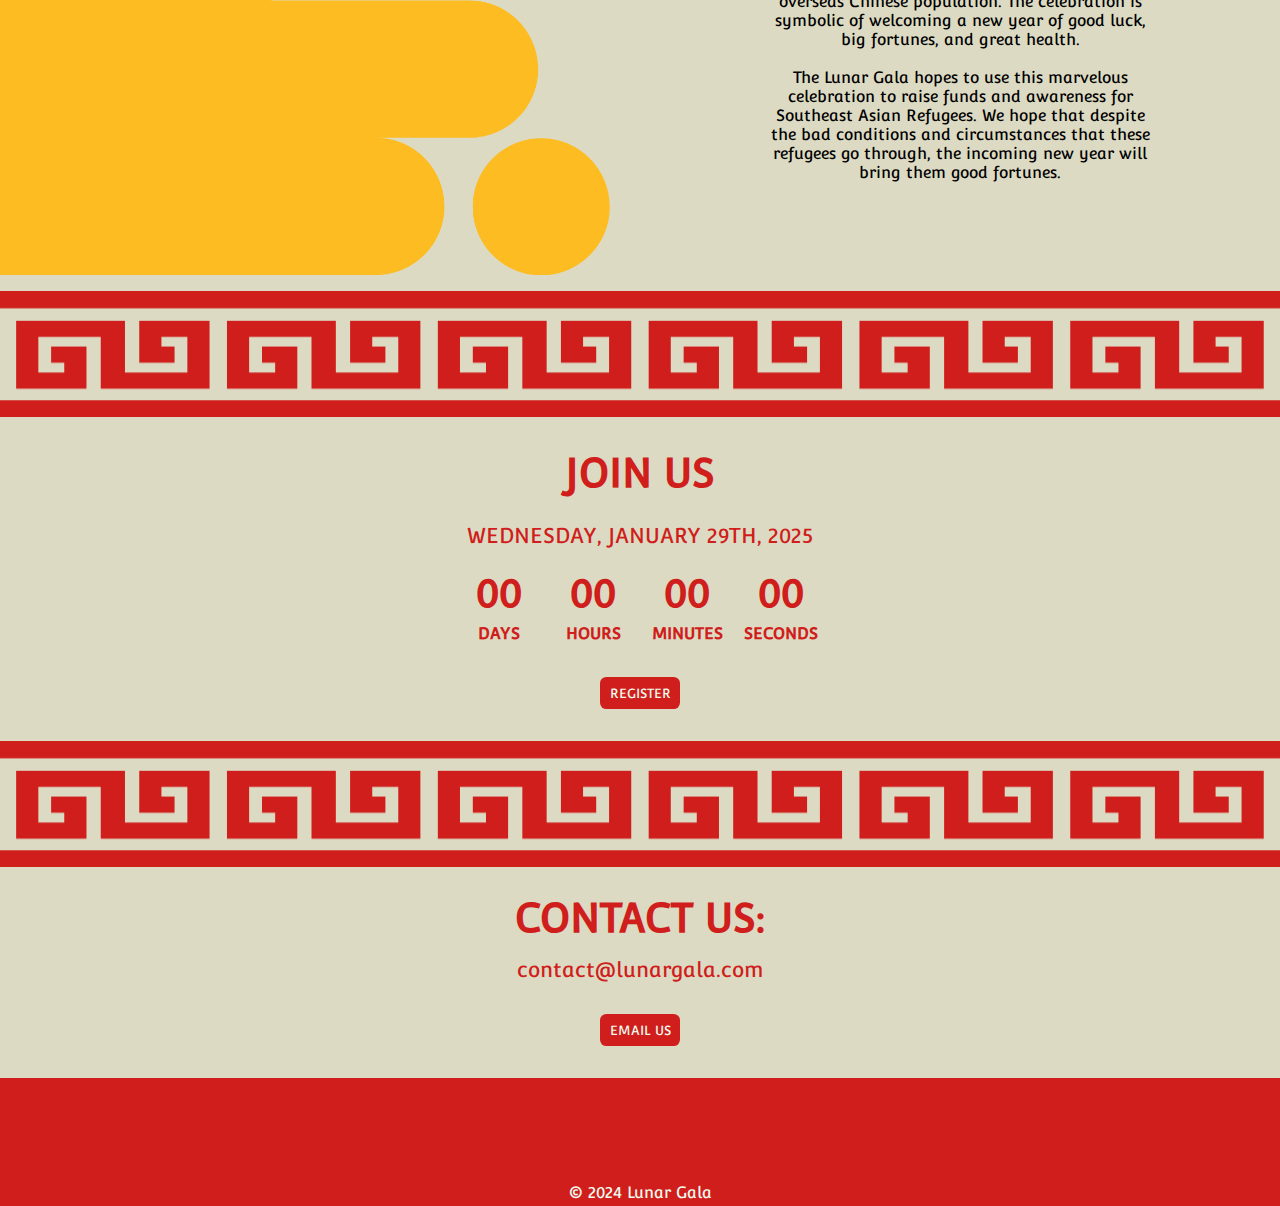
==== commit 14845a97: "Merge branch 'main' into david2" ====
--- a/index.html
+++ b/index.html
@@ -24,30 +24,25 @@
     <script src="navbar.js"></script>
     <script src="countdown.js"></script>
 
-    <title>Envelope Gala</title>
+    <title>Lunar Gala</title>
 </head>
 <body>
     <!--Navigation-->
   <nav class="nav">
     <div class="logo">
-      <a href="#section1"><img src="/assets/logo.png" alt="logo">Lunar Gala</a>
+      <a href="index.html"><img src="/assets/logo-new.png" alt="logo">Lunar Gala</a>
     </div>
     <div class="toggle">
       <a><ion-icon name="menu-outline"></ion-icon></a>
     </div>
     <ul class="nav-list">
-      <li class="element"><a href="#section1">About</a></li>
-      <li class="element"><a href="register.html">Register</a></li>
+
       <li class="element"><a href="#section4">Contact</a></li>
       <li class="element"><a href="donate.html">Donate</a></li>
     </ul>
   </nav>
 
   <section class="container">
-    <div class="countdown-timer">
-      <p id="countdown-date">Come join us</p>
-      <p id="countdown"></p>
-    </div>
     <div class="slider-wrapper">
       <div class="slider">
         <img id="slide-1" src="/assets/slide-1.jpg" alt="A view of a city from the water showing Lunar New Year Fireworks">
@@ -62,6 +57,87 @@
     </div>
   </section>
 
+  <div class="seperator"></div>
+
+  <div class="info-mission">
+    <section class="mission">
+      <h1>Our Mission</h1>
+      <p>The Lunar Gala is committed to assisting in South East Asian Refugee relocation by providing financial assistance and raising awareness with the help of the United Nations Refugee Agency.</p>
+    </section>
+    <div class="blank-box"></div>
+  </div>
+
+  <div class="seperator"></div>
+
+  <div class="info-about" id="info-about">
+    <div class="blank-box"></div>
+    <section class="about">
+      <h1>About Us</h1>
+      <p>Lunar New Year celebrates the arrival of spring and the beginning of a new year on the lunar calendar. Many countries partake in this wondrous celebration: China, South Korea, Vietnam, and other countries with a significant overseas Chinese population. The celebration is symbolic of welcoming a new year of good luck, big fortunes, and great health.
+
+        <br><br>The Lunar Gala hopes to use this marvelous celebration to raise funds and awareness for Southeast Asian Refugees. We hope that despite the bad conditions and circumstances that these refugees go through, the incoming new year will bring them good fortunes.
+      </p>
+    </section>
+  </div>
+
+  <div class="seperator"></div>
+
+  <section class="join-us">
+    <div class="countdown-timer">
+      <h1 id="countdown-title">Join us</h1>
+      <p id="countdown-run-date">Wednesday, January 29th, 2025</p>
+      <div class="countdown-date">
+        <div>
+          <p id="days">00</p>
+          <span>Days</span>
+        </div>
+        <div>
+          <p id="hours">00</p>
+          <span>Hours</span>
+        </div>
+        <div>
+          <p id="minutes">00</p>
+          <span>Minutes</span>
+        </div>
+        <div>
+          <p id="seconds">00</p>
+          <span>Seconds</span>
+        </div>
+      </div>
+    </div>
+
+    <button type="button" class="join-us-button" onclick = "window.location.href='index.html'">Register</button>
+
+  </section>
+
+  <div class="seperator"></div>
+
+  <section class="contact">
+    <h1 class="contact-title">Contact Us:</h1>
+    <p class="contact-email">contact@lunargala.com</h1>
+    <a class="contact-us-button-wrapper" href="mailto:contact@lunargala.com">
+      <button type="button" class="contact-us-button">email us</button>
+    </a>
+  </section>
+
+  <footer>
+    <div class="footer-logos">
+      <a class="logo-links" href="https://www.youtube.com/">
+        <ion-icon class="footer-logo" name="logo-youtube"></ion-icon>
+      </a>
+      <a class="logo-links" href="https://www.facebook.com/">
+        <ion-icon class="footer-logo" name="logo-facebook"></ion-icon>
+      </a>
+      <a class="logo-links" href="https://www.instagram.com/">
+        <ion-icon class="footer-logo" name="logo-instagram"></ion-icon>
+      </a>
+      <a class="logo-links" href="https://www.twitter.com/">
+        <ion-icon class="footer-logo" name="logo-twitter"></ion-icon>
+      </a>
+    </div>
+    <p>&copy;	2024 Lunar Gala</p>
+  </footer>
 
 </body>
+
 </html>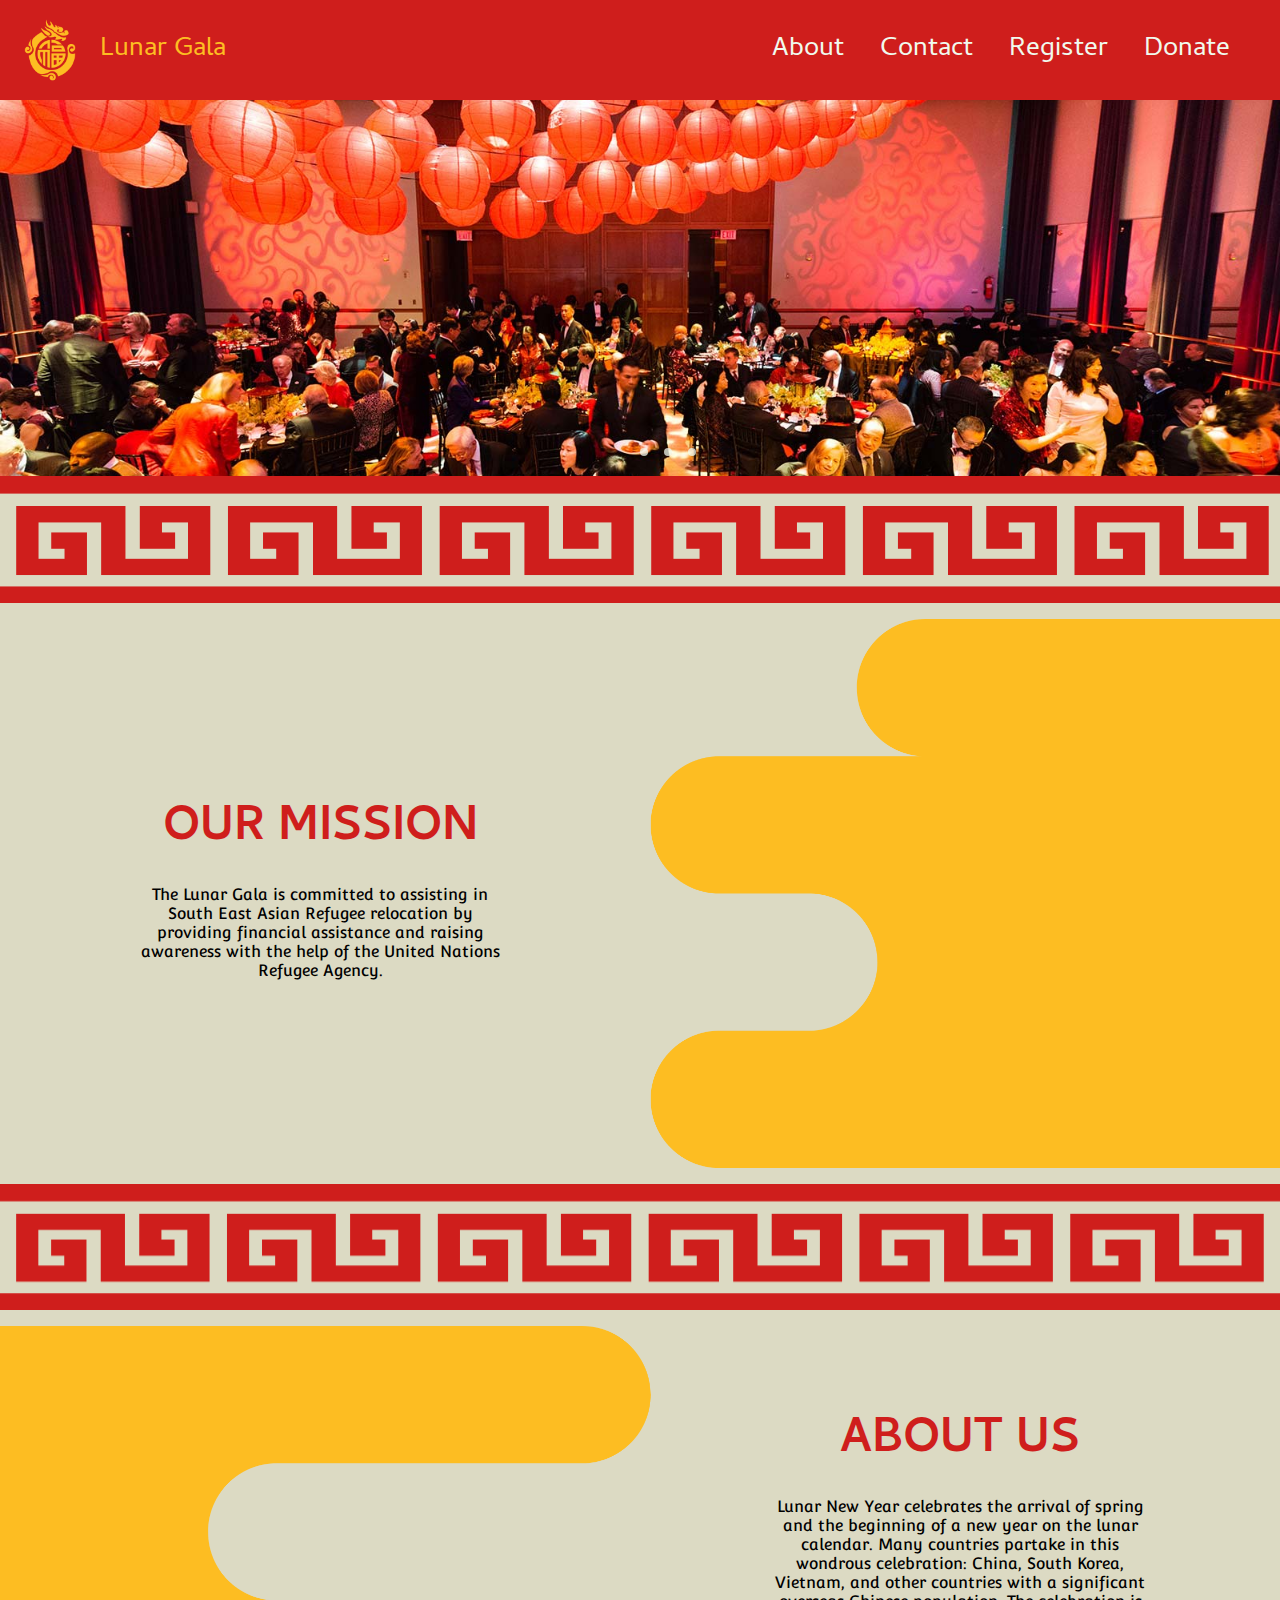
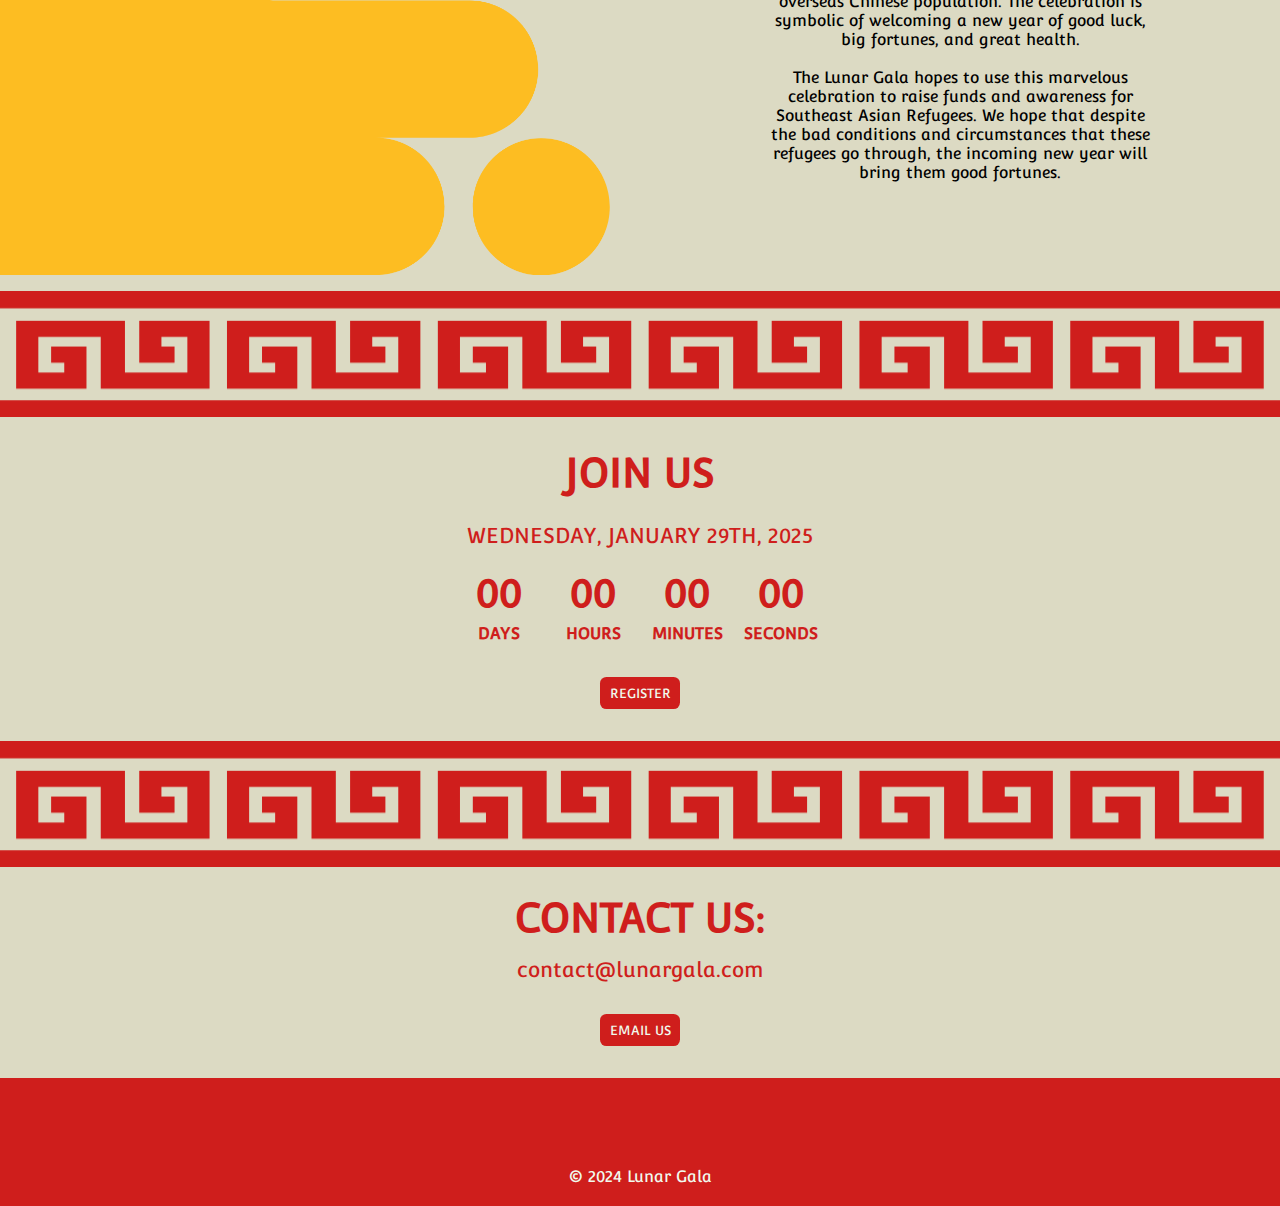
==== commit 732433b1: "minor changes to css and nav bar" ====
--- a/index.html
+++ b/index.html
@@ -36,8 +36,9 @@
       <a><ion-icon name="menu-outline"></ion-icon></a>
     </div>
     <ul class="nav-list">
-
-      <li class="element"><a href="#section4">Contact</a></li>
+      <li class="element"><a href="#info-mission">About</a></li>
+      <li class="element"><a href="#contact">Contact</a></li>
+      <li class="element"><a href="register.html">Register</a></li>
       <li class="element"><a href="donate.html">Donate</a></li>
     </ul>
   </nav>
@@ -59,7 +60,7 @@
 
   <div class="seperator"></div>
 
-  <div class="info-mission">
+  <div class="info-mission" id="info-mission">
     <section class="mission">
       <h1>Our Mission</h1>
       <p>The Lunar Gala is committed to assisting in South East Asian Refugee relocation by providing financial assistance and raising awareness with the help of the United Nations Refugee Agency.</p>
@@ -112,7 +113,7 @@
 
   <div class="seperator"></div>
 
-  <section class="contact">
+  <section class="contact" id="contact">
     <h1 class="contact-title">Contact Us:</h1>
     <p class="contact-email">contact@lunargala.com</h1>
     <a class="contact-us-button-wrapper" href="mailto:contact@lunargala.com">
--- a/index.css
+++ b/index.css
@@ -585,8 +585,8 @@
 }
 
 footer p{
-  margin-top: 2rem;
-  margin-bottom: 0;
+  margin-top: 1rem;
+  margin-bottom: 1rem;
   font-size: 1rem;
 }
 
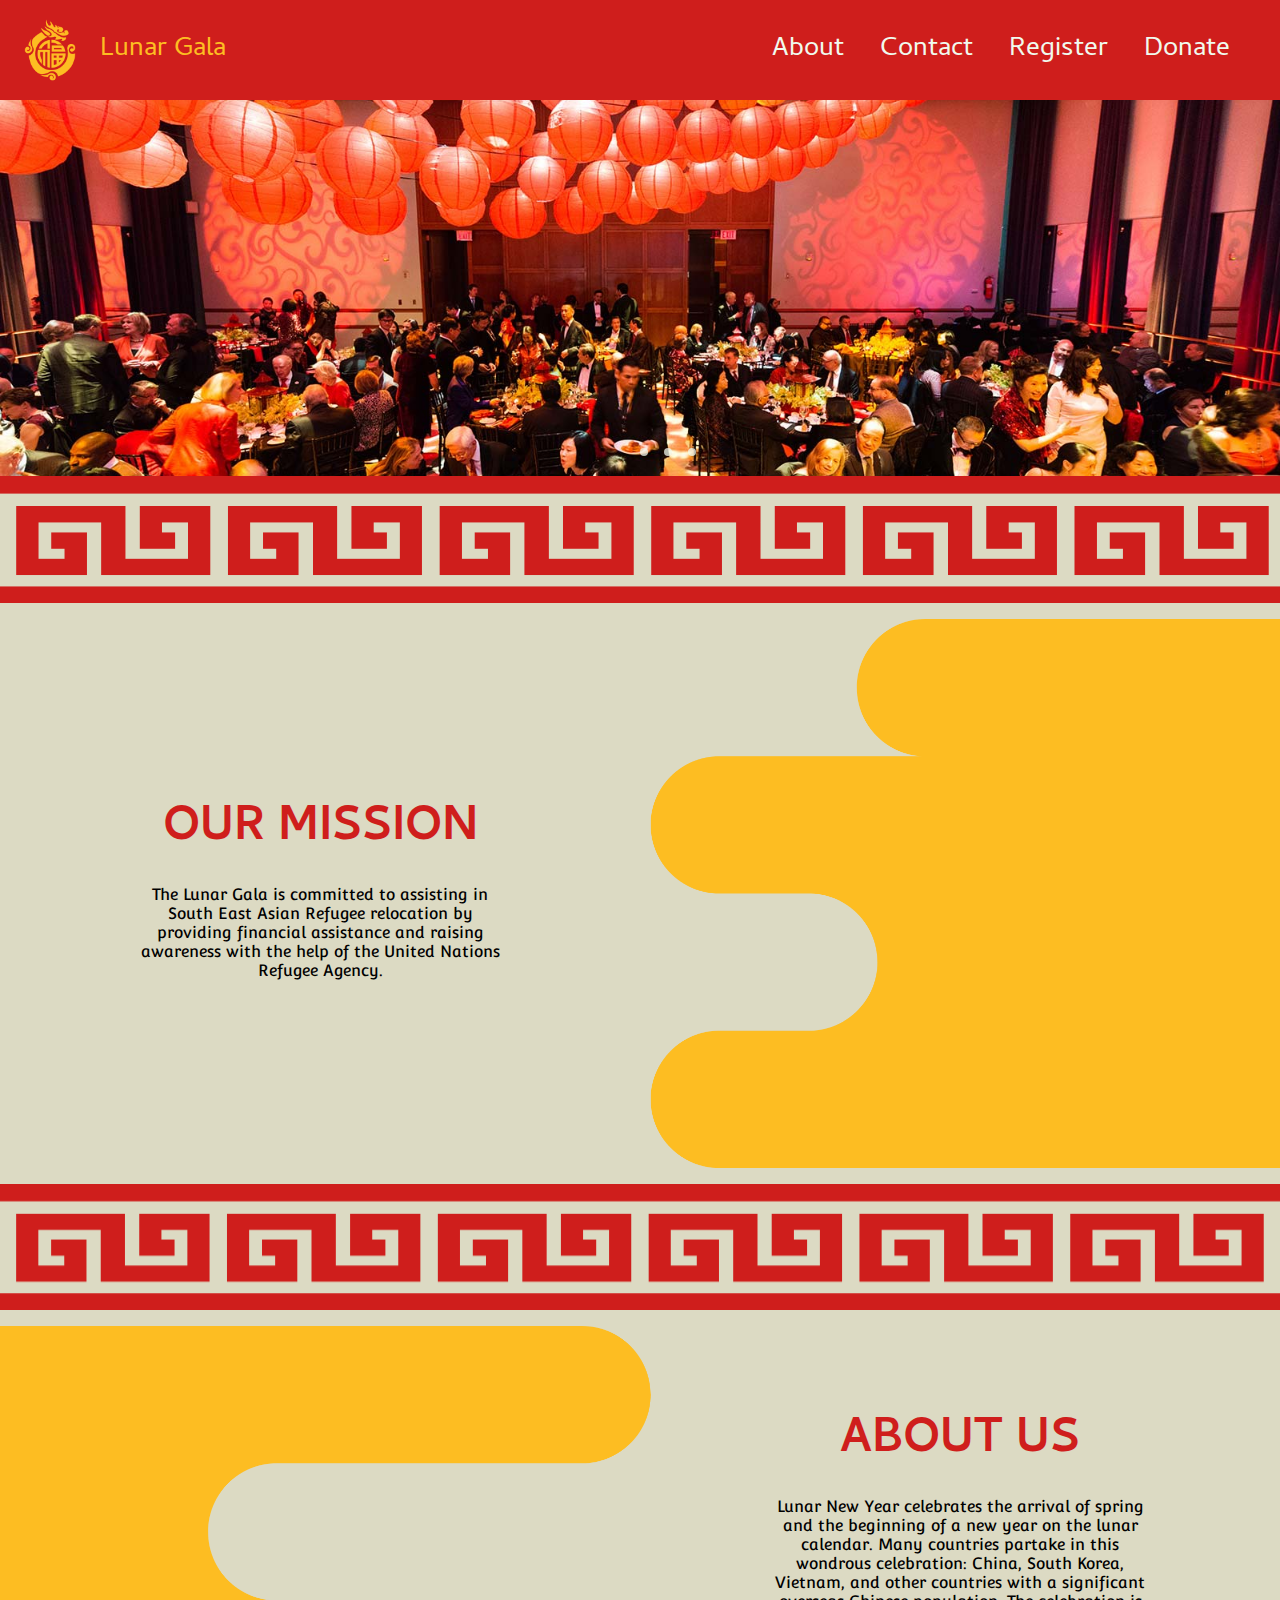
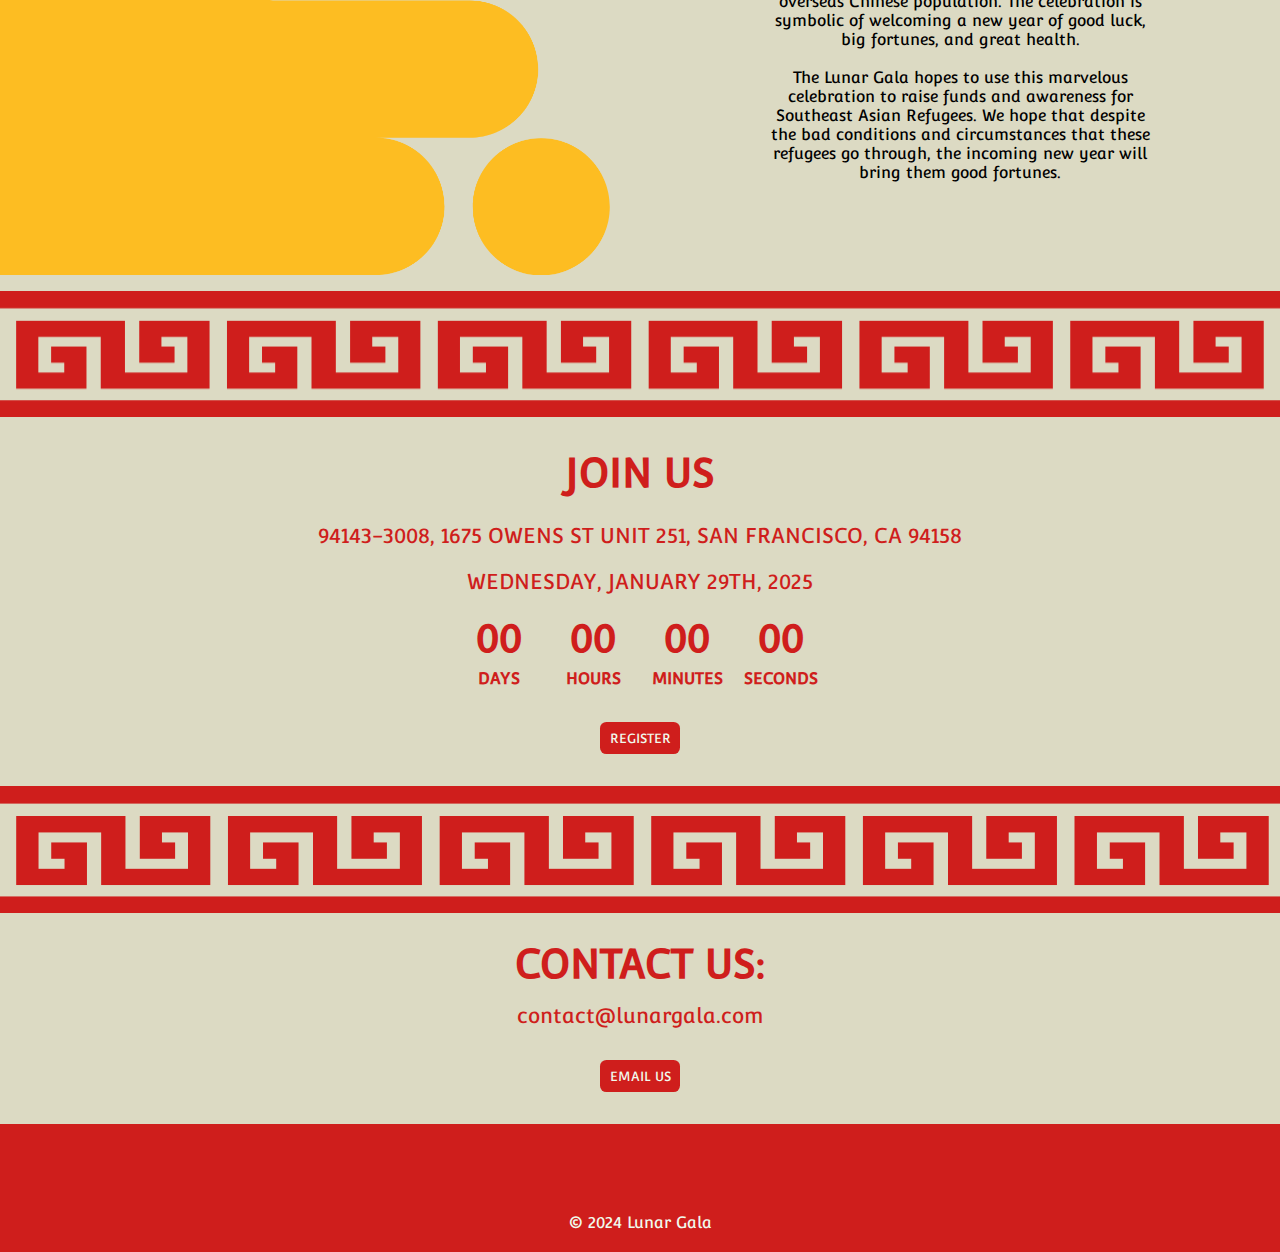
==== commit 84416df4: "added location" ====
--- a/index.html
+++ b/index.html
@@ -86,6 +86,7 @@
   <section class="join-us">
     <div class="countdown-timer">
       <h1 id="countdown-title">Join us</h1>
+      <p id="location">94143-3008, 1675 Owens St UNIT 251, San Francisco, CA 94158</p>
       <p id="countdown-run-date">Wednesday, January 29th, 2025</p>
       <div class="countdown-date">
         <div>
--- a/index.css
+++ b/index.css
@@ -478,7 +478,7 @@
   font-size: 1rem;
 }
 
-#countdown-run-date{
+#countdown-run-date, #location{
   font-size: 1.3rem;
   font-weight: 400;
   margin-top: 0;
@@ -608,7 +608,7 @@
     font-size: 0.8rem;
   }
   
-  #countdown-run-date, .contact-email{
+  #countdown-run-date, .contact-email, #location{
     font-size: 1rem;
   }
 
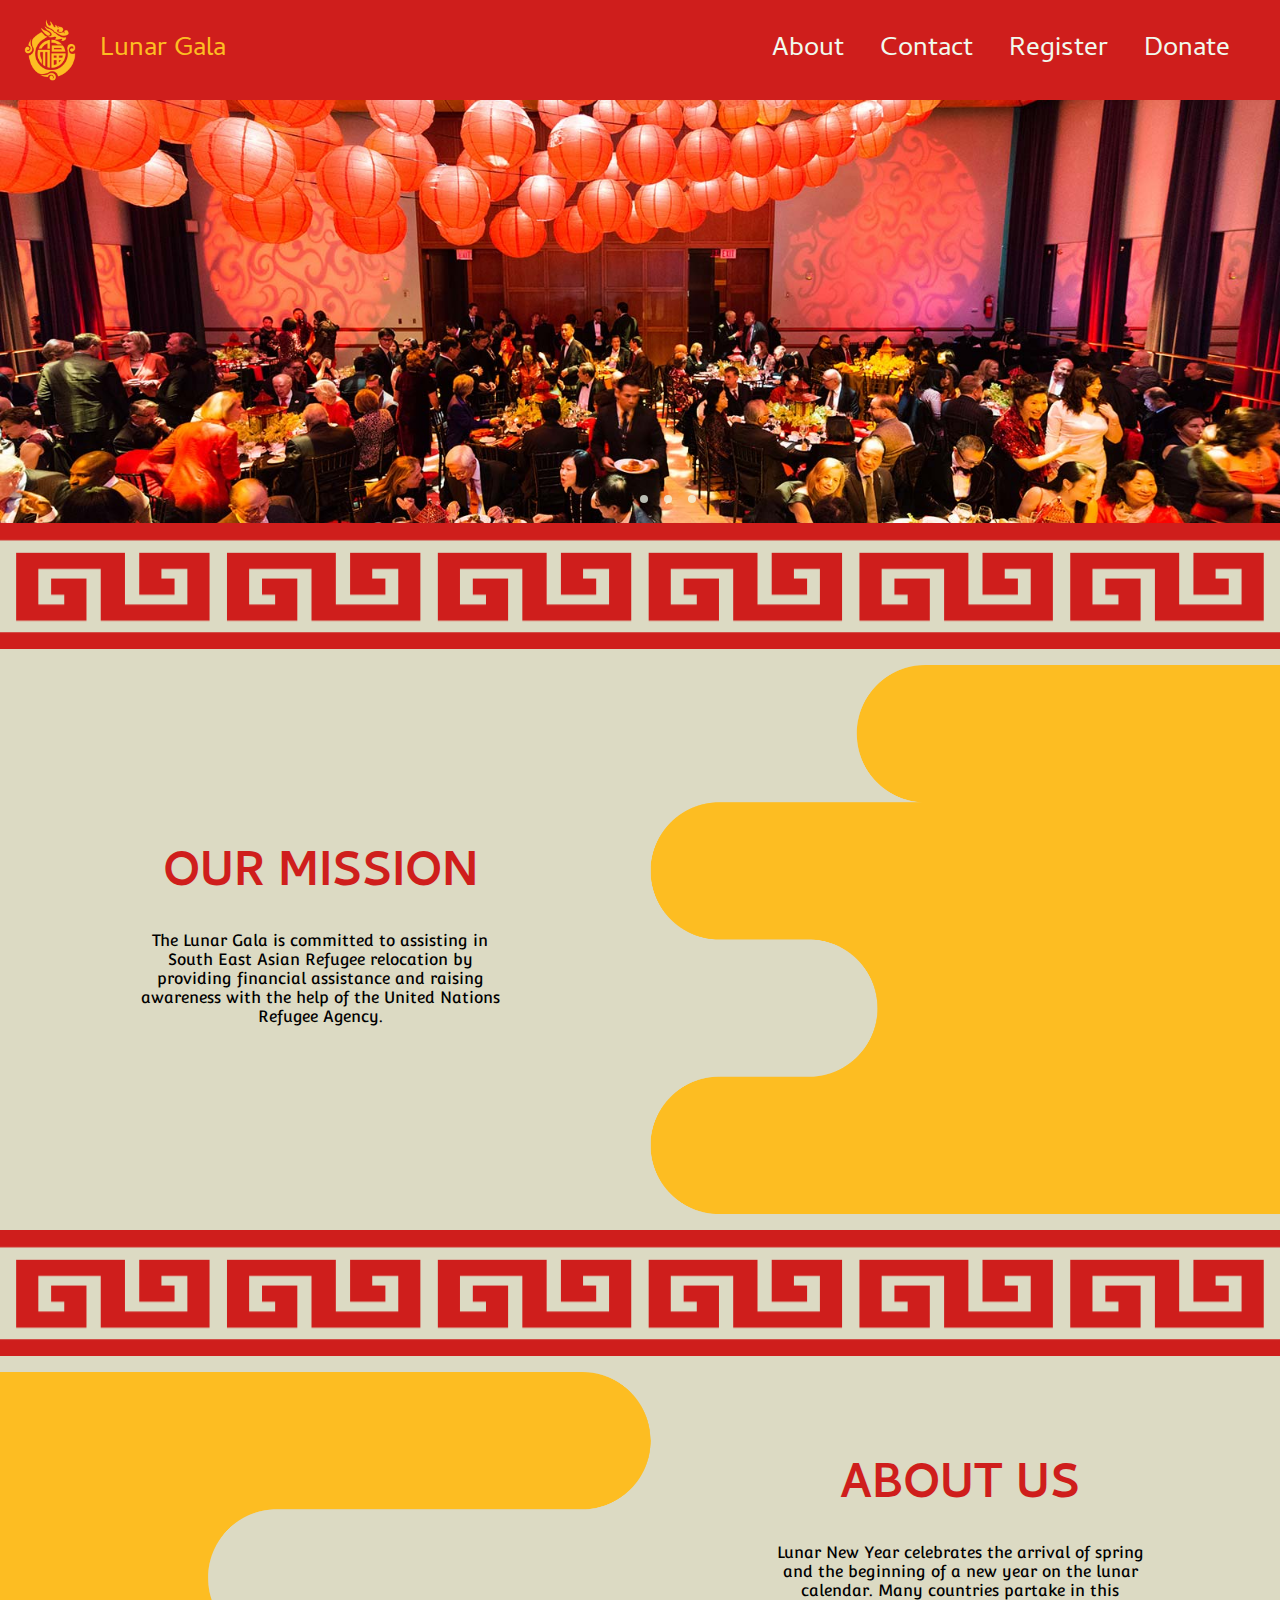
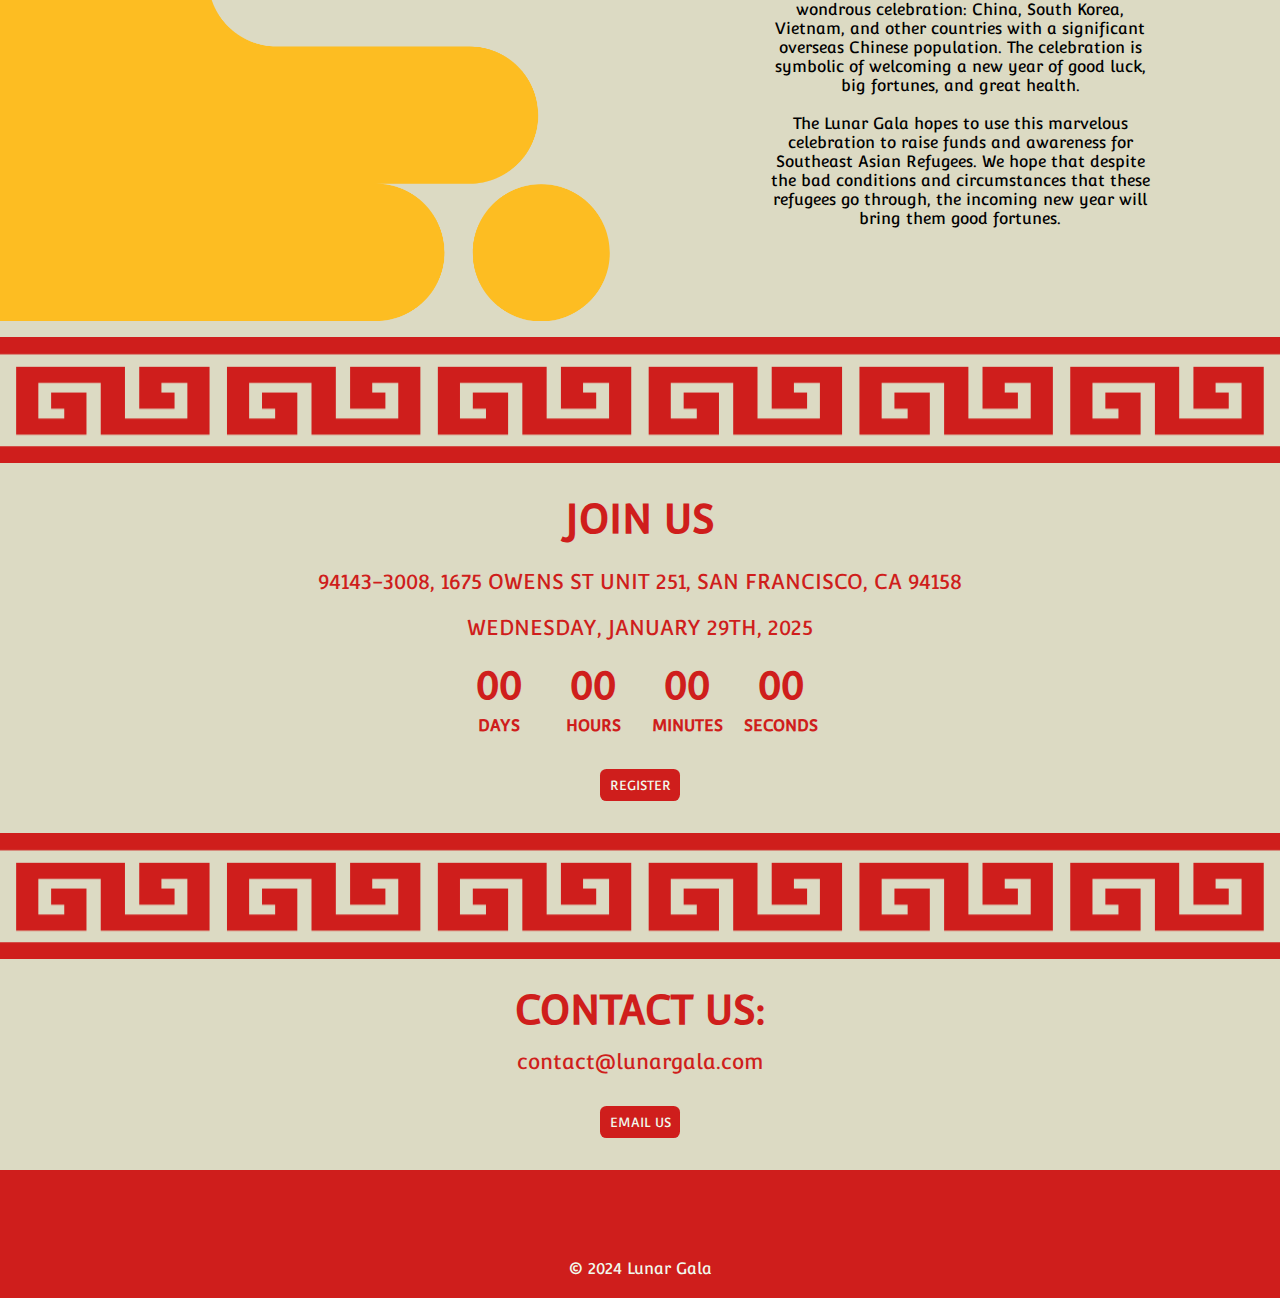
==== commit 8797186d: "changed padding for slideshow and linked the register button" ====
--- a/index.html
+++ b/index.html
@@ -108,7 +108,7 @@
       </div>
     </div>
 
-    <button type="button" class="join-us-button" onclick = "window.location.href='index.html'">Register</button>
+    <button type="button" class="join-us-button" onclick = "window.location.href='register.html'">Register</button>
 
   </section>
 
--- a/index.css
+++ b/index.css
@@ -113,7 +113,7 @@
 
 /* Slider Styling */
 .container{
-  padding-top: 5.78rem;
+  padding-top: 6rem;
   max-width: 100%;
 }
 
@@ -125,7 +125,7 @@
 
 .slider{
   display: flex;
-  aspect-ratio: 10 / 3;
+  aspect-ratio: 3 / 1;
   overflow-x: hidden;
   scroll-snap-type: x mandatory;
   scroll-behavior: smooth;
@@ -161,7 +161,7 @@
 }
 
 #slide-1{
-  object-position: 50% 10%;
+  object-position: 50% 0%;
 }
 
 #slide-2{
@@ -169,7 +169,7 @@
 }
 
 #slide-3{
-  object-position: 50% 0%;
+  object-position: 10% 0%;
 }
 
 /* Mission Section Styling */
